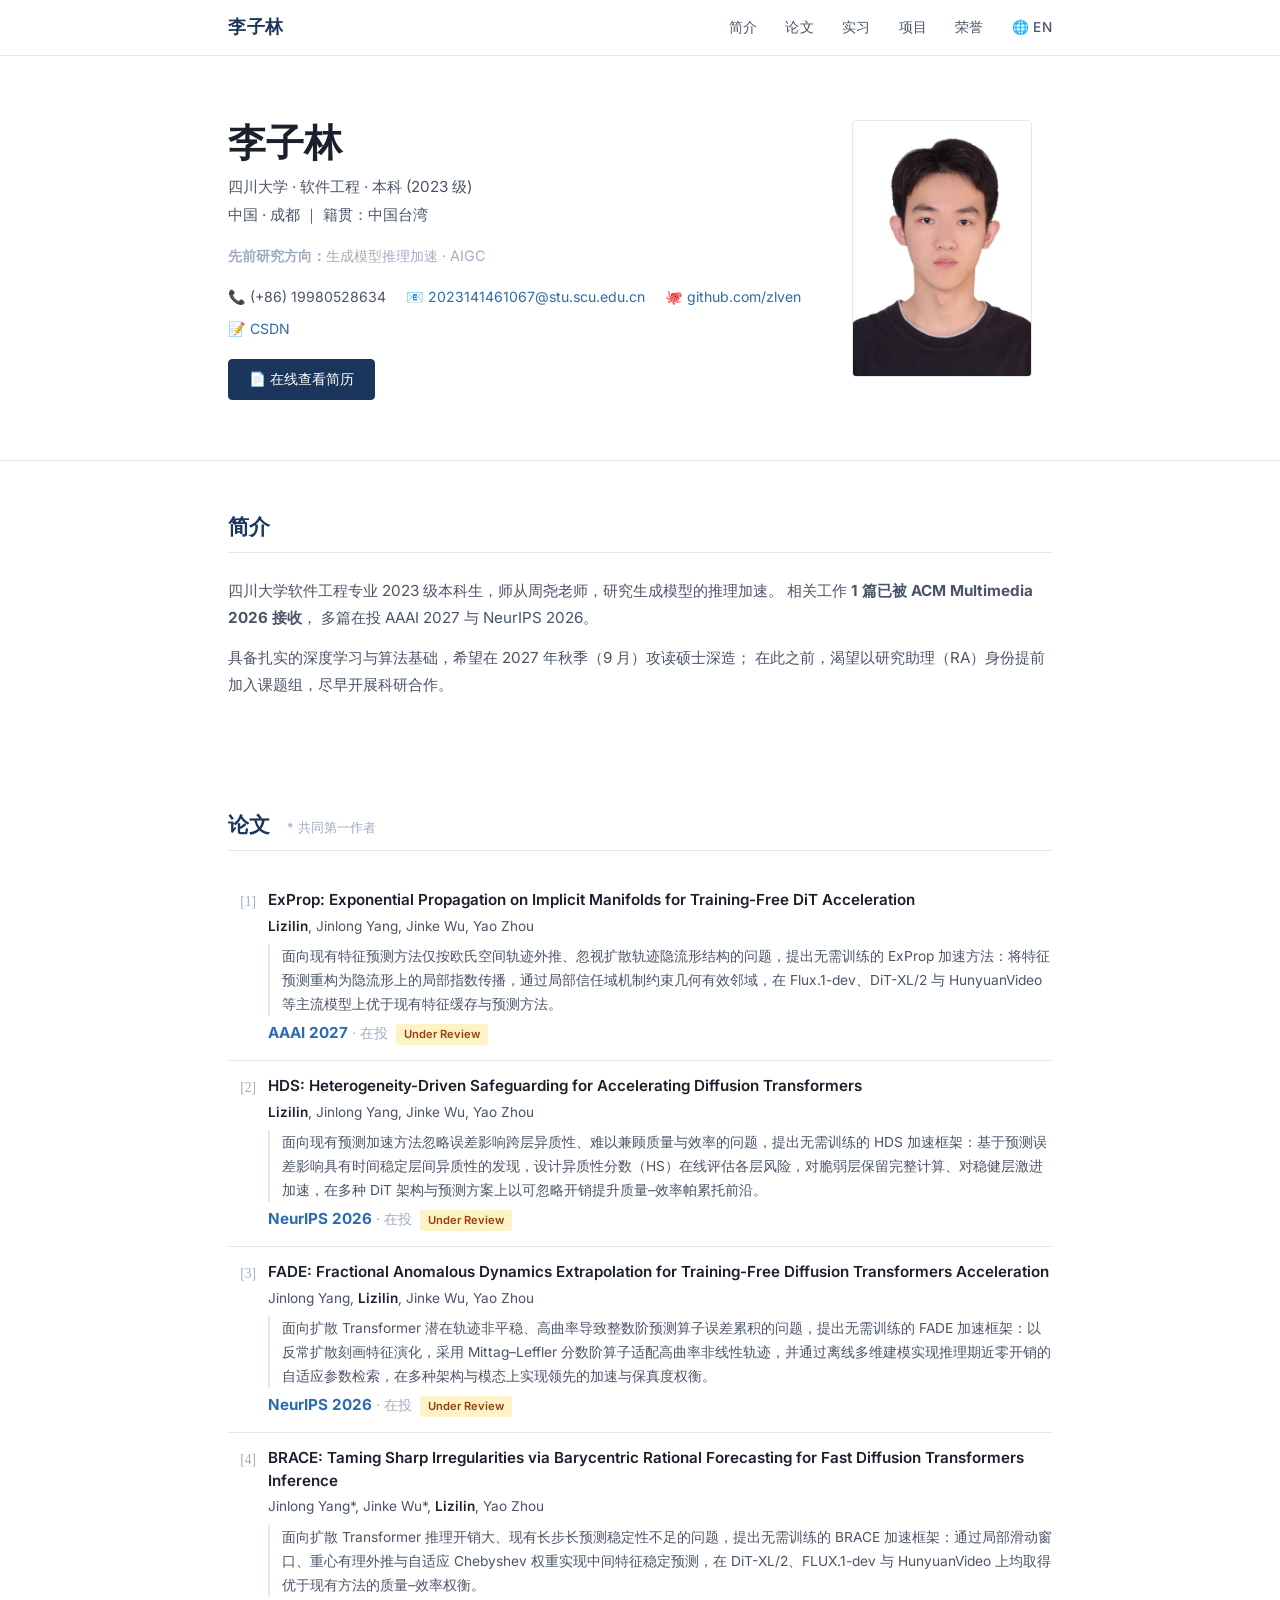
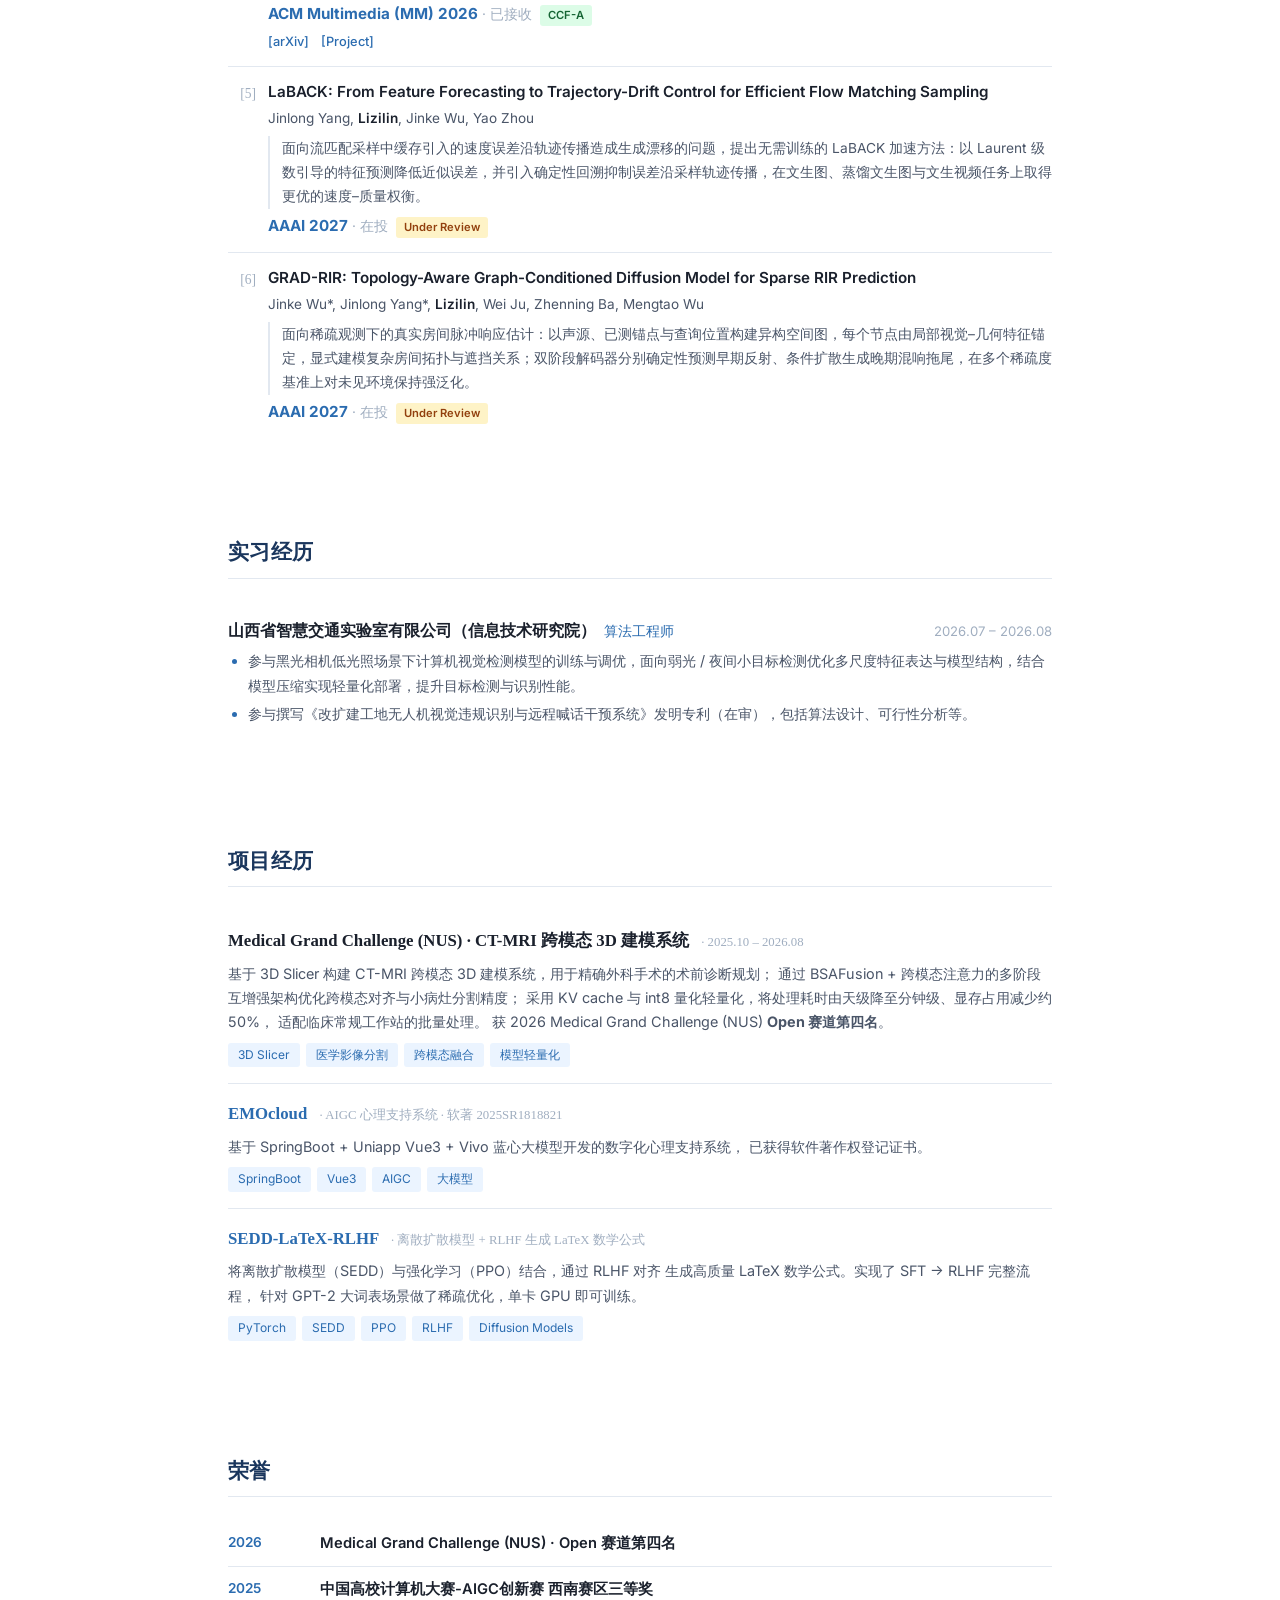
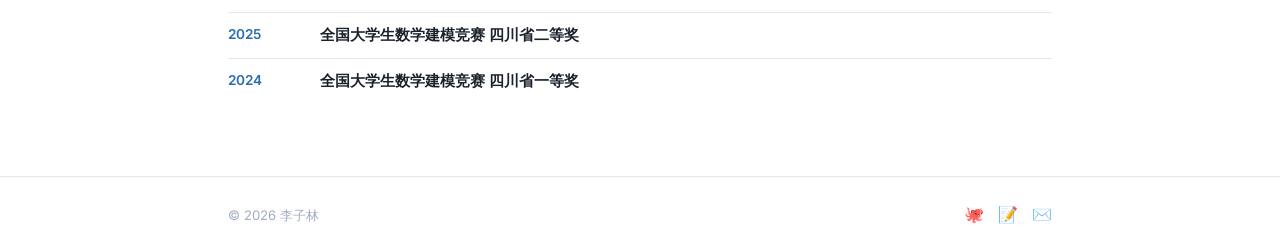
==== index.html @ 4d3a1bf3 "作者标注规则调整：* 表示共同第一作者 - 论文区说明改为「* 共同第一作者 / co-first author」 - 通讯作者（末位 Yao Zhou）不再用 * 标注 - BRACE、GRAD-R" ====
<!DOCTYPE html>
<html lang="zh-CN">
<head>
  <meta charset="UTF-8">
  <meta name="viewport" content="width=device-width, initial-scale=1.0">
  <meta name="description" content="李子林 - 个人学术主页 | 扩散模型 | AIGC">
  <title>李子林 · 学术主页</title>
  <link rel="preconnect" href="https://fonts.googleapis.com">
  <link rel="preconnect" href="https://fonts.gstatic.com" crossorigin>
  <link href="https://fonts.googleapis.com/css2?family=Inter:wght@400;500;600;700;800&display=swap" rel="stylesheet">
  <link rel="stylesheet" href="css/style.css">
</head>
<body>

  <!-- ===== 导航 ===== -->
  <nav class="navbar">
    <div class="container">
      <a href="#" class="nav-logo">李子林</a>
      <div class="nav-links" id="navLinks">
        <a href="#bio">简介</a>
        <a href="#publications">论文</a>
        <a href="#experience">实习</a>
        <a href="#projects">项目</a>
        <a href="#honors">荣誉</a>
        <a href="en.html" title="English">🌐 EN</a>
      </div>
      <button class="nav-toggle" id="navToggle" aria-label="菜单">
        <span></span><span></span><span></span>
      </button>
    </div>
  </nav>

  <!-- ===== Hero ===== -->
  <header class="hero">
    <div class="container">
      <div>
        <h1 class="hero-name">李子林</h1>
        <p class="hero-degree">四川大学 · 软件工程 · 本科 (2023 级)</p>
        <p class="hero-affiliation">中国 · 成都 ｜ 籍贯：中国台湾</p>
        <p class="hero-interests">
          <strong>先前研究方向：</strong>生成模型推理加速 · AIGC
        </p>
        <div class="hero-contact">
          <span>📞 (+86) 19980528634</span>
          <span>📧 <a href="mailto:2023141461067@stu.scu.edu.cn">2023141461067@stu.scu.edu.cn</a></span>
          <span>🐙 <a href="https://github.com/zlven" target="_blank">github.com/zlven</a></span>
          <span>📝 <a href="https://blog.csdn.net/Li_zeven" target="_blank">CSDN</a></span>
        </div>
        <div class="hero-buttons">
          <a href="resume.html" class="btn btn-primary" target="_blank" rel="noopener">📄 在线查看简历</a>
        </div>
      </div>
      <div class="hero-image">
        <img class="hero-avatar" src="assets/myself.jpg" alt="李子林">
      </div>
    </div>
  </header>

  <main class="container">

    <!-- ===== 简介 ===== -->
    <section class="section" id="bio">
      <div class="section-header reveal">
        <h2 class="section-title">简介</h2>
      </div>
      <div class="bio-text reveal">
        <p>
          四川大学软件工程专业 2023 级本科生，师从周尧老师，研究生成模型的推理加速。
          相关工作 <strong>1 篇已被 ACM Multimedia 2026 接收</strong>，
          多篇在投 AAAI 2027 与 NeurIPS 2026。
        </p>
        <p>
          具备扎实的深度学习与算法基础，希望在 2027 年秋季（9 月）攻读硕士深造；
          在此之前，渴望以研究助理（RA）身份提前加入课题组，尽早开展科研合作。
        </p>
      </div>
    </section>

    <!-- ===== 论文 ===== -->
    <section class="section" id="publications">
      <div class="section-header reveal">
        <h2 class="section-title">论文</h2>
        <span class="section-subtitle">* 共同第一作者</span>
      </div>

      <div class="pub-list">

        <div class="pub-item reveal">
          <span class="pub-number">[1]</span>
          <div class="pub-content">
            <h4>ExProp: Exponential Propagation on Implicit Manifolds for Training-Free DiT Acceleration</h4>
            <p class="pub-authors"><strong>Lizilin</strong>, Jinlong Yang, Jinke Wu, Yao Zhou</p>
            <p class="pub-summary">面向现有特征预测方法仅按欧氏空间轨迹外推、忽视扩散轨迹隐流形结构的问题，提出无需训练的 ExProp 加速方法：将特征预测重构为隐流形上的局部指数传播，通过局部信任域机制约束几何有效邻域，在 Flux.1-dev、DiT-XL/2 与 HunyuanVideo 等主流模型上优于现有特征缓存与预测方法。</p>
            <p class="pub-venue"><em>AAAI 2027</em> · 在投 <span class="pub-badge" style="background: #fef3c7; color: #92400e;">Under Review</span></p>
          </div>
        </div>

        <div class="pub-item reveal">
          <span class="pub-number">[2]</span>
          <div class="pub-content">
            <h4>HDS: Heterogeneity-Driven Safeguarding for Accelerating Diffusion Transformers</h4>
            <p class="pub-authors"><strong>Lizilin</strong>, Jinlong Yang, Jinke Wu, Yao Zhou</p>
            <p class="pub-summary">面向现有预测加速方法忽略误差影响跨层异质性、难以兼顾质量与效率的问题，提出无需训练的 HDS 加速框架：基于预测误差影响具有时间稳定层间异质性的发现，设计异质性分数（HS）在线评估各层风险，对脆弱层保留完整计算、对稳健层激进加速，在多种 DiT 架构与预测方案上以可忽略开销提升质量–效率帕累托前沿。</p>
            <p class="pub-venue"><em>NeurIPS 2026</em> · 在投 <span class="pub-badge" style="background: #fef3c7; color: #92400e;">Under Review</span></p>
          </div>
        </div>

        <div class="pub-item reveal">
          <span class="pub-number">[3]</span>
          <div class="pub-content">
            <h4>FADE: Fractional Anomalous Dynamics Extrapolation for Training-Free Diffusion Transformers Acceleration</h4>
            <p class="pub-authors">Jinlong Yang, <strong>Lizilin</strong>, Jinke Wu, Yao Zhou</p>
            <p class="pub-summary">面向扩散 Transformer 潜在轨迹非平稳、高曲率导致整数阶预测算子误差累积的问题，提出无需训练的 FADE 加速框架：以反常扩散刻画特征演化，采用 Mittag–Leffler 分数阶算子适配高曲率非线性轨迹，并通过离线多维建模实现推理期近零开销的自适应参数检索，在多种架构与模态上实现领先的加速与保真度权衡。</p>
            <p class="pub-venue"><em>NeurIPS 2026</em> · 在投 <span class="pub-badge" style="background: #fef3c7; color: #92400e;">Under Review</span></p>
          </div>
        </div>

        <div class="pub-item reveal">
          <span class="pub-number">[4]</span>
          <div class="pub-content">
            <h4>BRACE: Taming Sharp Irregularities via Barycentric Rational Forecasting for Fast Diffusion Transformers Inference</h4>
            <p class="pub-authors">Jinlong Yang*, Jinke Wu*, <strong>Lizilin</strong>, Yao Zhou</p>
            <p class="pub-summary">面向扩散 Transformer 推理开销大、现有长步长预测稳定性不足的问题，提出无需训练的 BRACE 加速框架：通过局部滑动窗口、重心有理外推与自适应 Chebyshev 权重实现中间特征稳定预测，在 DiT-XL/2、FLUX.1-dev 与 HunyuanVideo 上均取得优于现有方法的质量–效率权衡。</p>
            <p class="pub-venue"><em>ACM Multimedia (MM) 2026</em> · 已接收 <span class="pub-badge ok">CCF-A</span></p>
            <div class="pub-links">
              <a href="https://arxiv.org/abs/2608.07572" target="_blank">[arXiv]</a>
              <a href="https://youngkinlon.github.io/BRACE-Taming-Sharp-Irregularities-via-Barycentric-Rational-Forecasting-for-Fast-DiT-Inference/" target="_blank">[Project]</a>
            </div>
          </div>
        </div>

        <div class="pub-item reveal">
          <span class="pub-number">[5]</span>
          <div class="pub-content">
            <h4>LaBACK: From Feature Forecasting to Trajectory-Drift Control for Efficient Flow Matching Sampling</h4>
            <p class="pub-authors">Jinlong Yang, <strong>Lizilin</strong>, Jinke Wu, Yao Zhou</p>
            <p class="pub-summary">面向流匹配采样中缓存引入的速度误差沿轨迹传播造成生成漂移的问题，提出无需训练的 LaBACK 加速方法：以 Laurent 级数引导的特征预测降低近似误差，并引入确定性回溯抑制误差沿采样轨迹传播，在文生图、蒸馏文生图与文生视频任务上取得更优的速度–质量权衡。</p>
            <p class="pub-venue"><em>AAAI 2027</em> · 在投 <span class="pub-badge" style="background: #fef3c7; color: #92400e;">Under Review</span></p>
          </div>
        </div>

        <div class="pub-item reveal">
          <span class="pub-number">[6]</span>
          <div class="pub-content">
            <h4>GRAD-RIR: Topology-Aware Graph-Conditioned Diffusion Model for Sparse RIR Prediction</h4>
            <p class="pub-authors">Jinke Wu*, Jinlong Yang*, <strong>Lizilin</strong>, Wei Ju, Zhenning Ba, Mengtao Wu</p>
            <p class="pub-summary">面向稀疏观测下的真实房间脉冲响应估计：以声源、已测锚点与查询位置构建异构空间图，每个节点由局部视觉–几何特征锚定，显式建模复杂房间拓扑与遮挡关系；双阶段解码器分别确定性预测早期反射、条件扩散生成晚期混响拖尾，在多个稀疏度基准上对未见环境保持强泛化。</p>
            <p class="pub-venue"><em>AAAI 2027</em> · 在投 <span class="pub-badge" style="background: #fef3c7; color: #92400e;">Under Review</span></p>
          </div>
        </div>

      </div>
    </section>

    <!-- ===== 实习经历 ===== -->
    <section class="section" id="experience">
      <div class="section-header reveal">
        <h2 class="section-title">实习经历</h2>
      </div>

      <div class="exp-item reveal">
        <div class="exp-head">
          <h3>山西省智慧交通实验室有限公司（信息技术研究院）<span class="exp-role">算法工程师</span></h3>
          <span class="exp-time">2026.07 – 2026.08</span>
        </div>
        <ul class="exp-desc">
          <li>参与黑光相机低光照场景下计算机视觉检测模型的训练与调优，面向弱光 / 夜间小目标检测优化多尺度特征表达与模型结构，结合模型压缩实现轻量化部署，提升目标检测与识别性能。</li>
          <li>参与撰写《改扩建工地无人机视觉违规识别与远程喊话干预系统》发明专利（在审），包括算法设计、可行性分析等。</li>
        </ul>
      </div>
    </section>

    <!-- ===== 项目 ===== -->
    <section class="section" id="projects">
      <div class="section-header reveal">
        <h2 class="section-title">项目经历</h2>
      </div>

      <div class="research-item reveal">
        <h3>
          Medical Grand Challenge (NUS) · CT-MRI 跨模态 3D 建模系统
          <span style="font-size: 0.8rem; font-weight: 400; color: var(--text-muted); margin-left: 8px;">
            · 2025.10 – 2026.08
          </span>
        </h3>
        <p class="research-desc">
          基于 3D Slicer 构建 CT-MRI 跨模态 3D 建模系统，用于精确外科手术的术前诊断规划；
          通过 BSAFusion + 跨模态注意力的多阶段互增强架构优化跨模态对齐与小病灶分割精度；
          采用 KV cache 与 int8 量化轻量化，将处理耗时由天级降至分钟级、显存占用减少约 50%，
          适配临床常规工作站的批量处理。
          获 2026 Medical Grand Challenge (NUS) <strong>Open 赛道第四名</strong>。
        </p>
        <div class="research-tags">
          <span class="research-tag">3D Slicer</span>
          <span class="research-tag">医学影像分割</span>
          <span class="research-tag">跨模态融合</span>
          <span class="research-tag">模型轻量化</span>
        </div>
      </div>

      <div class="research-item reveal">
        <h3>
          <a href="https://github.com/zlven/EmotionCloud" target="_blank">EMOcloud</a>
          <span style="font-size: 0.8rem; font-weight: 400; color: var(--text-muted); margin-left: 8px;">
            · AIGC 心理支持系统 · 软著 2025SR1818821
          </span>
        </h3>
        <p class="research-desc">
          基于 SpringBoot + Uniapp Vue3 + Vivo 蓝心大模型开发的数字化心理支持系统，
          已获得软件著作权登记证书。
        </p>
        <div class="research-tags">
          <span class="research-tag">SpringBoot</span>
          <span class="research-tag">Vue3</span>
          <span class="research-tag">AIGC</span>
          <span class="research-tag">大模型</span>
        </div>
      </div>

      <div class="research-item reveal">
        <h3>
          <a href="https://github.com/zlven/SEDD-LaTeX-RLHF" target="_blank">SEDD-LaTeX-RLHF</a>
          <span style="font-size: 0.8rem; font-weight: 400; color: var(--text-muted); margin-left: 8px;">
            · 离散扩散模型 + RLHF 生成 LaTeX 数学公式
          </span>
        </h3>
        <p class="research-desc">
          将离散扩散模型（SEDD）与强化学习（PPO）结合，通过 RLHF 对齐
          生成高质量 LaTeX 数学公式。实现了 SFT → RLHF 完整流程，
          针对 GPT-2 大词表场景做了稀疏优化，单卡 GPU 即可训练。
        </p>
        <div class="research-tags">
          <span class="research-tag">PyTorch</span>
          <span class="research-tag">SEDD</span>
          <span class="research-tag">PPO</span>
          <span class="research-tag">RLHF</span>
          <span class="research-tag">Diffusion Models</span>
        </div>
      </div>

    </section>

    <!-- ===== 荣誉 ===== -->
    <section class="section" id="honors">
      <div class="section-header reveal">
        <h2 class="section-title">荣誉</h2>
      </div>

      <div class="honors-list">
        <div class="honor-item reveal">
          <span class="honor-year">2026</span>
          <div class="honor-info">
            <h4>Medical Grand Challenge (NUS) · Open 赛道第四名</h4>
          </div>
        </div>
        <div class="honor-item reveal">
          <span class="honor-year">2025</span>
          <div class="honor-info">
            <h4>中国高校计算机大赛-AIGC创新赛 西南赛区三等奖</h4>
          </div>
        </div>
        <div class="honor-item reveal">
          <span class="honor-year">2025</span>
          <div class="honor-info">
            <h4>全国大学生数学建模竞赛 四川省二等奖</h4>
          </div>
        </div>
        <div class="honor-item reveal">
          <span class="honor-year">2024</span>
          <div class="honor-info">
            <h4>全国大学生数学建模竞赛 四川省一等奖</h4>
          </div>
        </div>
      </div>
    </section>

  </main>

  <footer class="footer">
    <div class="container">
      <p class="footer-text">© <span id="currentYear"></span> 李子林</p>
      <div class="footer-links">
        <a href="https://github.com/zlven" target="_blank" title="GitHub">🐙</a>
        <a href="https://blog.csdn.net/Li_zeven" target="_blank" title="CSDN">📝</a>
        <a href="mailto:2023141461067@stu.scu.edu.cn" title="Email">✉️</a>
      </div>
    </div>
  </footer>

  <script src="js/main.js"></script>
</body>
</html>
---- css/style.css ----
/* ============================================
   学术个人主页 - Academic Homepage Style
   ============================================ */

:root {
  --primary: #1a365d;
  --primary-light: #ebf4ff;
  --accent: #2b6cb0;
  --text-primary: #1a202c;
  --text-secondary: #4a5568;
  --text-muted: #a0aec0;
  --bg: #ffffff;
  --bg-alt: #f7fafc;
  --border: #e2e8f0;
  --shadow: 0 1px 2px rgba(0,0,0,0.04);
  --font-sans: 'Inter', -apple-system, BlinkMacSystemFont, 'Segoe UI', Roboto, sans-serif;
  --font-serif: Georgia, 'Times New Roman', Times, serif;
  --max-w: 880px;
  --nav-h: 56px;
  --transition: 0.2s ease;
}

@media (prefers-color-scheme: dark) {
  :root {
    --primary: #90cdf4;
    --primary-light: #1a365d;
    --accent: #63b3ed;
    --text-primary: #e2e8f0;
    --text-secondary: #a0aec0;
    --text-muted: #718096;
    --bg: #1a202c;
    --bg-alt: #2d3748;
    --border: #4a5568;
  }
}

* { margin: 0; padding: 0; box-sizing: border-box; }
html { scroll-behavior: smooth; scroll-padding-top: var(--nav-h); }
body {
  font-family: var(--font-sans);
  color: var(--text-primary);
  background: var(--bg);
  line-height: 1.7;
  -webkit-font-smoothing: antialiased;
}

a { color: var(--accent); text-decoration: none; transition: color var(--transition); }
a:hover { color: var(--primary); text-decoration: underline; }

.container { max-width: var(--max-w); margin: 0 auto; padding: 0 28px; }

/* --- 导航 --- */
.navbar {
  position: fixed;
  top: 0; left: 0; right: 0;
  height: var(--nav-h);
  background: rgba(255,255,255,0.92);
  backdrop-filter: blur(8px);
  border-bottom: 1px solid var(--border);
  z-index: 100;
}
@media (prefers-color-scheme: dark) {
  .navbar { background: rgba(26,32,44,0.92); }
}
.navbar .container {
  display: flex;
  align-items: center;
  justify-content: space-between;
  height: 100%;
}
.nav-logo {
  font-family: var(--font-serif);
  font-size: 1.15rem;
  font-weight: 700;
  color: var(--primary);
  letter-spacing: 0.5px;
}
.nav-links { display: flex; gap: 28px; }
.nav-links a {
  font-size: 0.85rem;
  font-weight: 500;
  color: var(--text-secondary);
  letter-spacing: 0.3px;
}
.nav-links a:hover { color: var(--primary); text-decoration: none; }

.nav-toggle {
  display: none;
  flex-direction: column; gap: 5px;
  cursor: pointer; background: none; border: none; padding: 4px;
}
.nav-toggle span {
  display: block; width: 22px; height: 2px;
  background: var(--text-primary); border-radius: 2px;
  transition: all var(--transition);
}
.nav-toggle.active span:nth-child(1) { transform: rotate(45deg) translate(5px,5px); }
.nav-toggle.active span:nth-child(2) { opacity: 0; }
.nav-toggle.active span:nth-child(3) { transform: rotate(-45deg) translate(5px,-5px); }

/* --- Hero / 个人信息 (学术风格) --- */
.hero {
  padding: 120px 0 60px;
  border-bottom: 1px solid var(--border);
}

.hero .container {
  display: grid;
  grid-template-columns: 1fr 200px;
  gap: 50px;
  align-items: start;
}

.hero-name {
  font-family: var(--font-serif);
  font-size: 2.4rem;
  font-weight: 700;
  color: var(--text-primary);
  line-height: 1.2;
  margin-bottom: 8px;
}

.hero-degree {
  font-size: 0.95rem;
  color: var(--text-secondary);
  margin-bottom: 2px;
}

.hero-affiliation {
  font-size: 0.95rem;
  color: var(--text-secondary);
  margin-bottom: 16px;
}

.hero-interests {
  font-size: 0.9rem;
  color: var(--text-muted);
  margin-bottom: 18px;
  line-height: 1.6;
}

.hero-contact {
  display: flex;
  flex-wrap: wrap;
  gap: 8px 20px;
  font-size: 0.88rem;
  color: var(--text-secondary);
}
.hero-contact a { color: var(--accent); }
.hero-contact a:hover { text-decoration: underline; }

.hero-buttons { margin-top: 18px; display: flex; gap: 10px; flex-wrap: wrap; }

.btn {
  display: inline-flex;
  align-items: center;
  gap: 6px;
  padding: 8px 20px;
  font-size: 0.85rem;
  font-weight: 500;
  border-radius: 4px;
  border: 1px solid var(--border);
  cursor: pointer;
  transition: all var(--transition);
  text-decoration: none;
  background: var(--bg);
  color: var(--text-primary);
}
.btn:hover {
  border-color: var(--accent);
  color: var(--accent);
  text-decoration: none;
}
.btn-primary {
  background: var(--primary);
  color: #fff;
  border-color: var(--primary);
}
.btn-primary:hover {
  background: var(--accent);
  border-color: var(--accent);
  color: #fff;
}

.hero-avatar {
  width: 180px;
  aspect-ratio: 800 / 1142; /* 匹配 myself.jpg，避免裁切 */
  height: auto;
  border-radius: 4px;
  object-fit: cover;
  border: 1px solid var(--border);
}

.hero-avatar[alt] {
  background: var(--primary-light);
}

/* --- Section (学术文档风格) --- */
.section { padding: 48px 0; }

.section-header {
  display: flex;
  align-items: baseline;
  gap: 16px;
  margin-bottom: 24px;
  padding-bottom: 8px;
  border-bottom: 1px solid var(--border);
}

.section-title {
  font-family: var(--font-serif);
  font-size: 1.3rem;
  font-weight: 700;
  color: var(--primary);
  letter-spacing: 0.3px;
}

.section-subtitle {
  font-size: 0.82rem;
  color: var(--text-muted);
}

/* --- Bio --- */
.bio-text {
  font-size: 0.95rem;
  color: var(--text-secondary);
  line-height: 1.8;
}

.bio-text p { margin-bottom: 12px; }

/* --- 论文列表 (正式引用格式) --- */
.pub-list { display: flex; flex-direction: column; gap: 0; counter-reset: pub-counter; }

.pub-item {
  display: flex;
  gap: 12px;
  padding: 14px 0;
  align-items: flex-start;
  border-bottom: 1px solid var(--border);
}
.pub-item:last-child { border-bottom: none; }

.pub-number {
  font-family: var(--font-serif);
  font-size: 0.85rem;
  color: var(--text-muted);
  min-width: 28px;
  text-align: right;
  padding-top: 1px;
  flex-shrink: 0;
}

.pub-content h4 {
  font-size: 0.95rem;
  font-weight: 600;
  color: var(--text-primary);
  margin-bottom: 3px;
  line-height: 1.5;
}

.pub-authors {
  font-size: 0.85rem;
  color: var(--text-secondary);
  margin-bottom: 2px;
}
.pub-authors strong { font-weight: 600; color: var(--text-primary); }

.pub-venue {
  font-size: 0.85rem;
  color: var(--text-muted);
}

.pub-badge {
  display: inline-block;
  font-size: 0.7rem;
  font-weight: 600;
  background: var(--primary-light);
  color: var(--primary);
  padding: 1px 8px;
  border-radius: 3px;
  margin-left: 4px;
}
.pub-badge.ok {
  background: #dcfce7;
  color: #166534;
}

/* 会议名突出显示 */
.pub-venue em {
  font-style: normal;
  font-weight: 700;
  font-size: 0.95rem;
  color: var(--accent);
}

/* 论文摘要 */
.pub-summary {
  margin: 6px 0 4px;
  padding-left: 12px;
  border-left: 2px solid var(--border);
  font-size: 0.86rem;
  color: var(--text-secondary);
  line-height: 1.75;
}

.pub-links { margin-top: 4px; display: flex; gap: 12px; }
.pub-links a {
  font-size: 0.8rem;
  font-weight: 500;
}
.pub-links a:hover { text-decoration: underline; }

/* --- 研究项目 --- */
.research-item {
  padding: 16px 0;
  border-bottom: 1px solid var(--border);
}
.research-item:last-child { border-bottom: none; }

.research-item h3 {
  font-family: var(--font-serif);
  font-size: 1.05rem;
  font-weight: 600;
  color: var(--text-primary);
  margin-bottom: 6px;
}

.research-desc {
  font-size: 0.9rem;
  color: var(--text-secondary);
  line-height: 1.7;
  margin-bottom: 8px;
}

.research-tags { display: flex; flex-wrap: wrap; gap: 6px; }
.research-tag {
  font-size: 0.75rem;
  color: var(--accent);
  background: var(--primary-light);
  padding: 2px 10px;
  border-radius: 3px;
}

/* --- 荣誉 --- */
.honors-list { display: flex; flex-direction: column; gap: 0; }
.honor-item {
  display: flex;
  gap: 12px;
  padding: 10px 0;
  border-bottom: 1px solid var(--border);
  align-items: flex-start;
}
.honor-item:last-child { border-bottom: none; }
.honor-year {
  font-size: 0.85rem;
  font-weight: 600;
  color: var(--accent);
  min-width: 80px;
  flex-shrink: 0;
}
.honor-info h4 {
  font-size: 0.92rem;
  font-weight: 600;
  color: var(--text-primary);
}
.honor-info .honor-org {
  font-size: 0.85rem;
  color: var(--text-muted);
}

/* --- 实习经历 --- */
.exp-item {
  padding: 16px 0;
  border-bottom: 1px solid var(--border);
}
.exp-item:last-child { border-bottom: none; }

.exp-head {
  display: flex;
  flex-wrap: wrap;
  justify-content: space-between;
  align-items: baseline;
  gap: 4px 14px;
  margin-bottom: 6px;
}
.exp-head h3 {
  font-family: var(--font-serif);
  font-size: 1.02rem;
  font-weight: 600;
  color: var(--text-primary);
  line-height: 1.5;
}
.exp-role {
  font-size: 0.88rem;
  font-weight: 500;
  color: var(--accent);
  margin-left: 8px;
  white-space: nowrap;
}
.exp-time {
  font-size: 0.82rem;
  color: var(--text-muted);
  white-space: nowrap;
}
.exp-desc {
  list-style: disc;
  padding-left: 20px;
}
.exp-desc li {
  font-size: 0.9rem;
  color: var(--text-secondary);
  line-height: 1.7;
  margin-bottom: 4px;
}
.exp-desc li::marker { color: var(--accent); }

/* --- Footer --- */
.footer {
  border-top: 1px solid var(--border);
  padding: 24px 0;
  margin-top: 24px;
}
.footer .container {
  display: flex;
  justify-content: space-between;
  align-items: center;
}
.footer-text { font-size: 0.82rem; color: var(--text-muted); }
.footer-links { display: flex; gap: 14px; }
.footer-links a { font-size: 1rem; color: var(--text-muted); transition: all var(--transition); }
.footer-links a:hover { color: var(--primary); transform: translateY(-1px); text-decoration: none; }

/* --- 动画 --- */
.reveal {
  opacity: 0;
  transform: translateY(16px);
  transition: all 0.5s ease;
}
.reveal.visible { opacity: 1; transform: translateY(0); }

/* --- 响应式 --- */
@media (max-width: 768px) {
  .hero .container {
    grid-template-columns: 1fr;
    gap: 24px;
  }
  .hero-image { order: -1; }
  .hero-avatar { width: 120px; height: auto; font-size: 2rem; }
  .hero-name { font-size: 1.8rem; }

  .nav-links {
    position: fixed;
    top: var(--nav-h); left: 0; right: 0;
    background: rgba(255,255,255,0.98);
    backdrop-filter: blur(10px);
    flex-direction: column;
    padding: 20px 28px;
    gap: 12px;
    border-bottom: 1px solid var(--border);
    transform: translateY(-100%);
    opacity: 0;
    pointer-events: none;
    transition: all var(--transition);
  }
  @media (prefers-color-scheme: dark) {
    .nav-links { background: rgba(26,32,44,0.98); }
  }
  .nav-links.active { transform: translateY(0); opacity: 1; pointer-events: all; }
  .nav-toggle { display: flex; }

  .section { padding: 32px 0; }
  .honor-item { flex-direction: column; gap: 4px; }
  .pub-number { display: none; }
}

@media (max-width: 480px) {
  .container { padding: 0 18px; }
  .hero-name { font-size: 1.5rem; }
  .hero-buttons { flex-direction: column; }
  .btn { width: 100%; justify-content: center; }
}
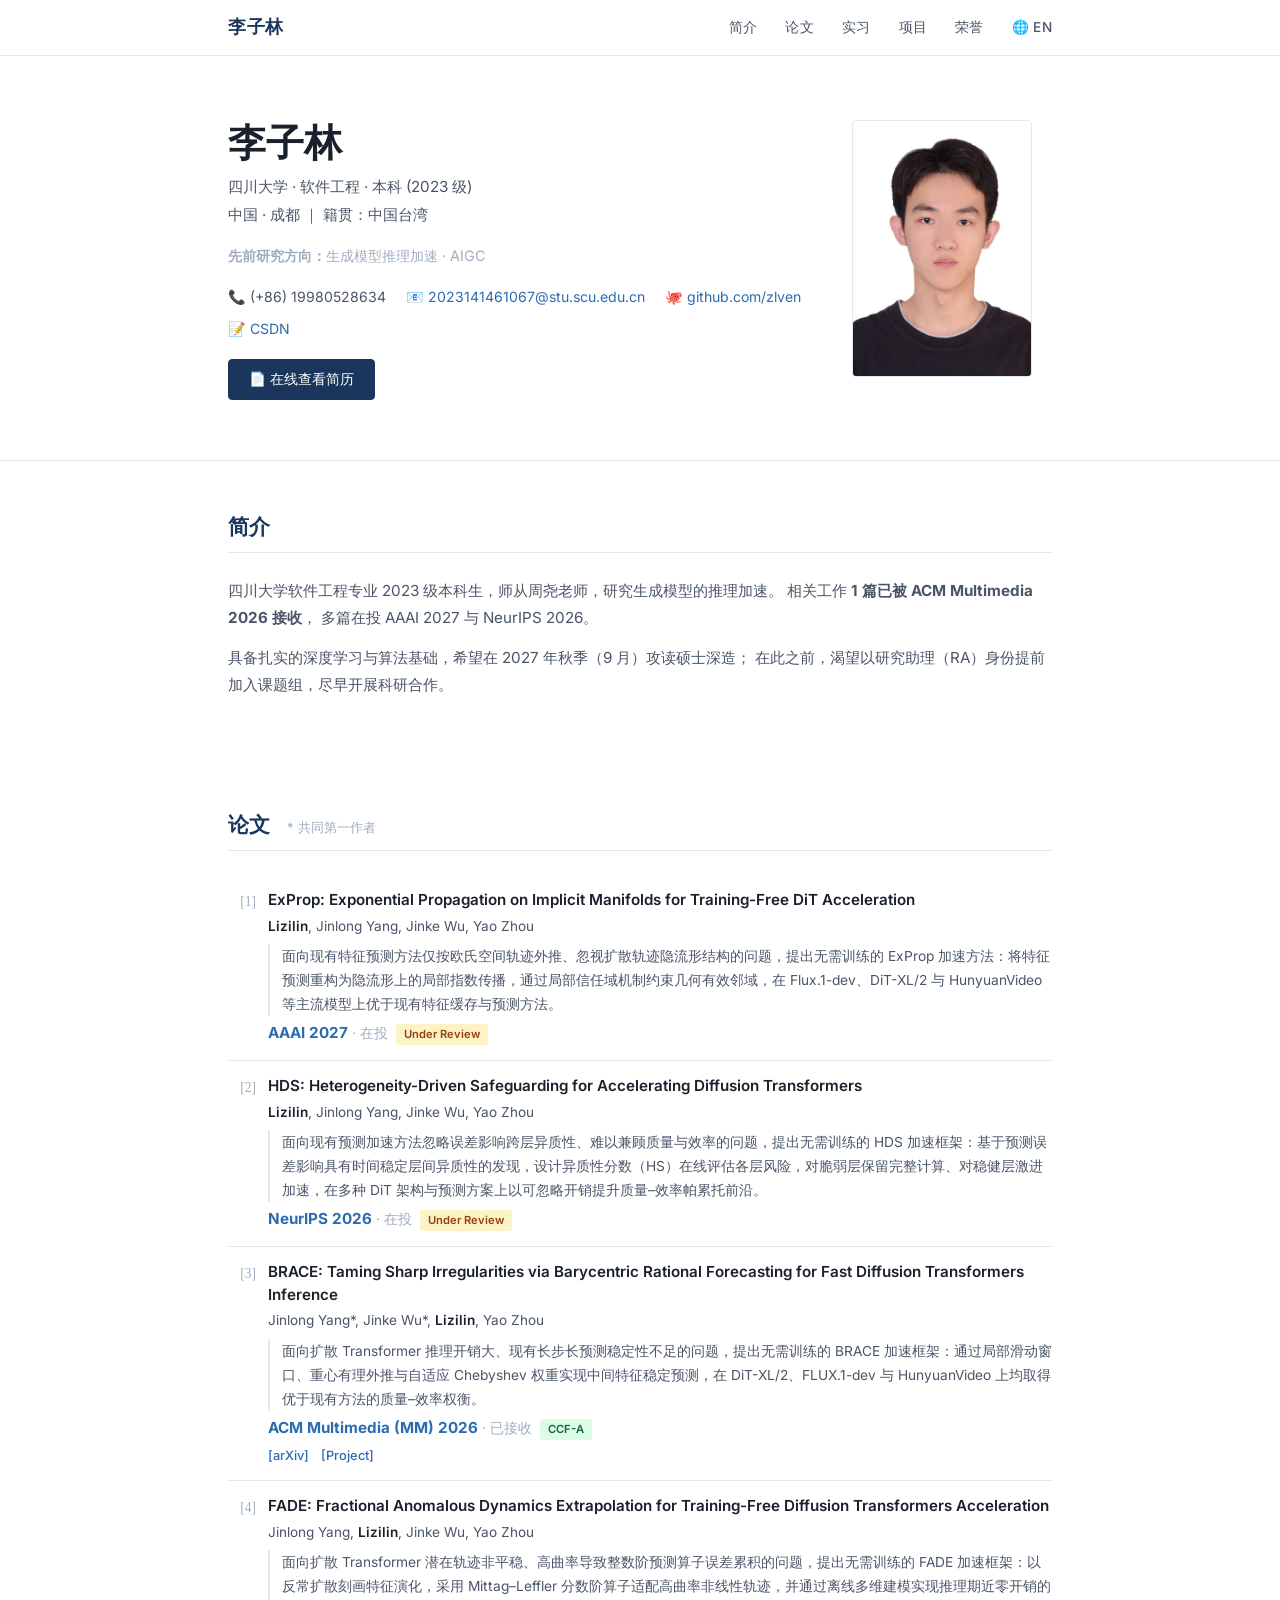
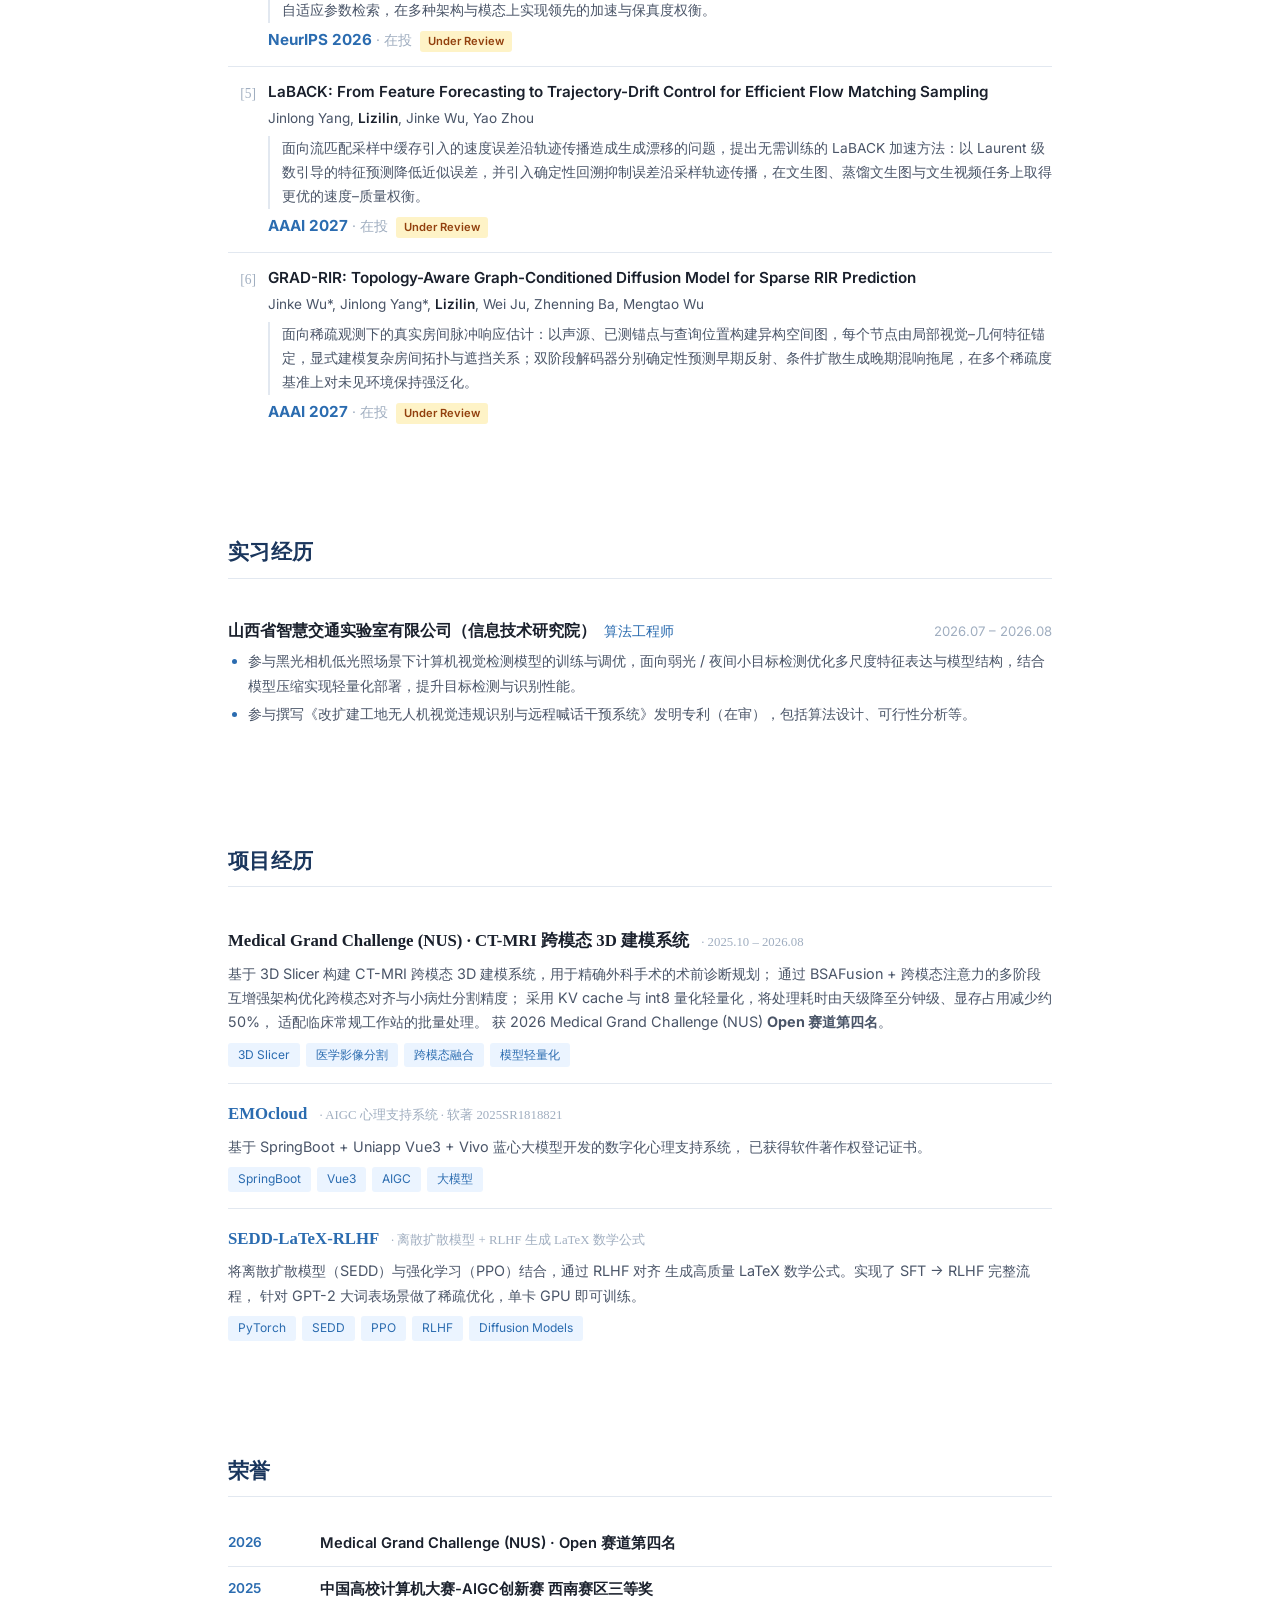
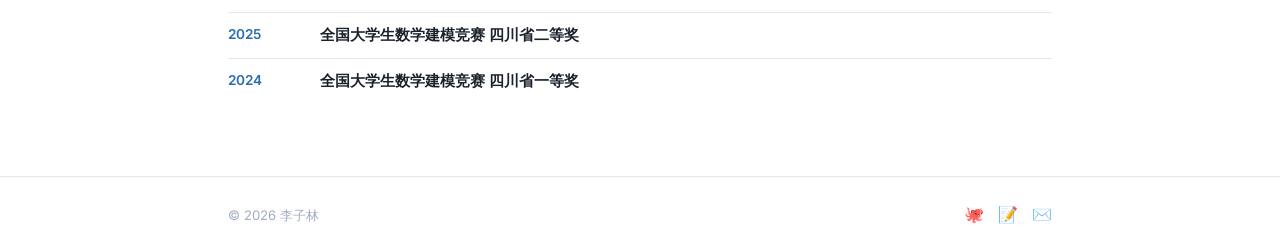
==== commit 8ef8ba58: "论文顺序统一为 ExProp/HDS/BRACE/FADE/LaBACK/GRAD-RIR - index/en 顺序同步，BRACE(已接收)提前至第 3 - 规整 index.html 的缩进与多" ====
--- a/index.html
+++ b/index.html
@@ -104,19 +104,8 @@
             <p class="pub-venue"><em>NeurIPS 2026</em> · 在投 <span class="pub-badge" style="background: #fef3c7; color: #92400e;">Under Review</span></p>
           </div>
         </div>
-
         <div class="pub-item reveal">
           <span class="pub-number">[3]</span>
-          <div class="pub-content">
-            <h4>FADE: Fractional Anomalous Dynamics Extrapolation for Training-Free Diffusion Transformers Acceleration</h4>
-            <p class="pub-authors">Jinlong Yang, <strong>Lizilin</strong>, Jinke Wu, Yao Zhou</p>
-            <p class="pub-summary">面向扩散 Transformer 潜在轨迹非平稳、高曲率导致整数阶预测算子误差累积的问题，提出无需训练的 FADE 加速框架：以反常扩散刻画特征演化，采用 Mittag–Leffler 分数阶算子适配高曲率非线性轨迹，并通过离线多维建模实现推理期近零开销的自适应参数检索，在多种架构与模态上实现领先的加速与保真度权衡。</p>
-            <p class="pub-venue"><em>NeurIPS 2026</em> · 在投 <span class="pub-badge" style="background: #fef3c7; color: #92400e;">Under Review</span></p>
-          </div>
-        </div>
-
-        <div class="pub-item reveal">
-          <span class="pub-number">[4]</span>
           <div class="pub-content">
             <h4>BRACE: Taming Sharp Irregularities via Barycentric Rational Forecasting for Fast Diffusion Transformers Inference</h4>
             <p class="pub-authors">Jinlong Yang*, Jinke Wu*, <strong>Lizilin</strong>, Yao Zhou</p>
@@ -126,6 +115,16 @@
               <a href="https://arxiv.org/abs/2608.07572" target="_blank">[arXiv]</a>
               <a href="https://youngkinlon.github.io/BRACE-Taming-Sharp-Irregularities-via-Barycentric-Rational-Forecasting-for-Fast-DiT-Inference/" target="_blank">[Project]</a>
             </div>
+          </div>
+        </div>
+
+        <div class="pub-item reveal">
+          <span class="pub-number">[4]</span>
+          <div class="pub-content">
+            <h4>FADE: Fractional Anomalous Dynamics Extrapolation for Training-Free Diffusion Transformers Acceleration</h4>
+            <p class="pub-authors">Jinlong Yang, <strong>Lizilin</strong>, Jinke Wu, Yao Zhou</p>
+            <p class="pub-summary">面向扩散 Transformer 潜在轨迹非平稳、高曲率导致整数阶预测算子误差累积的问题，提出无需训练的 FADE 加速框架：以反常扩散刻画特征演化，采用 Mittag–Leffler 分数阶算子适配高曲率非线性轨迹，并通过离线多维建模实现推理期近零开销的自适应参数检索，在多种架构与模态上实现领先的加速与保真度权衡。</p>
+            <p class="pub-venue"><em>NeurIPS 2026</em> · 在投 <span class="pub-badge" style="background: #fef3c7; color: #92400e;">Under Review</span></p>
           </div>
         </div>
 
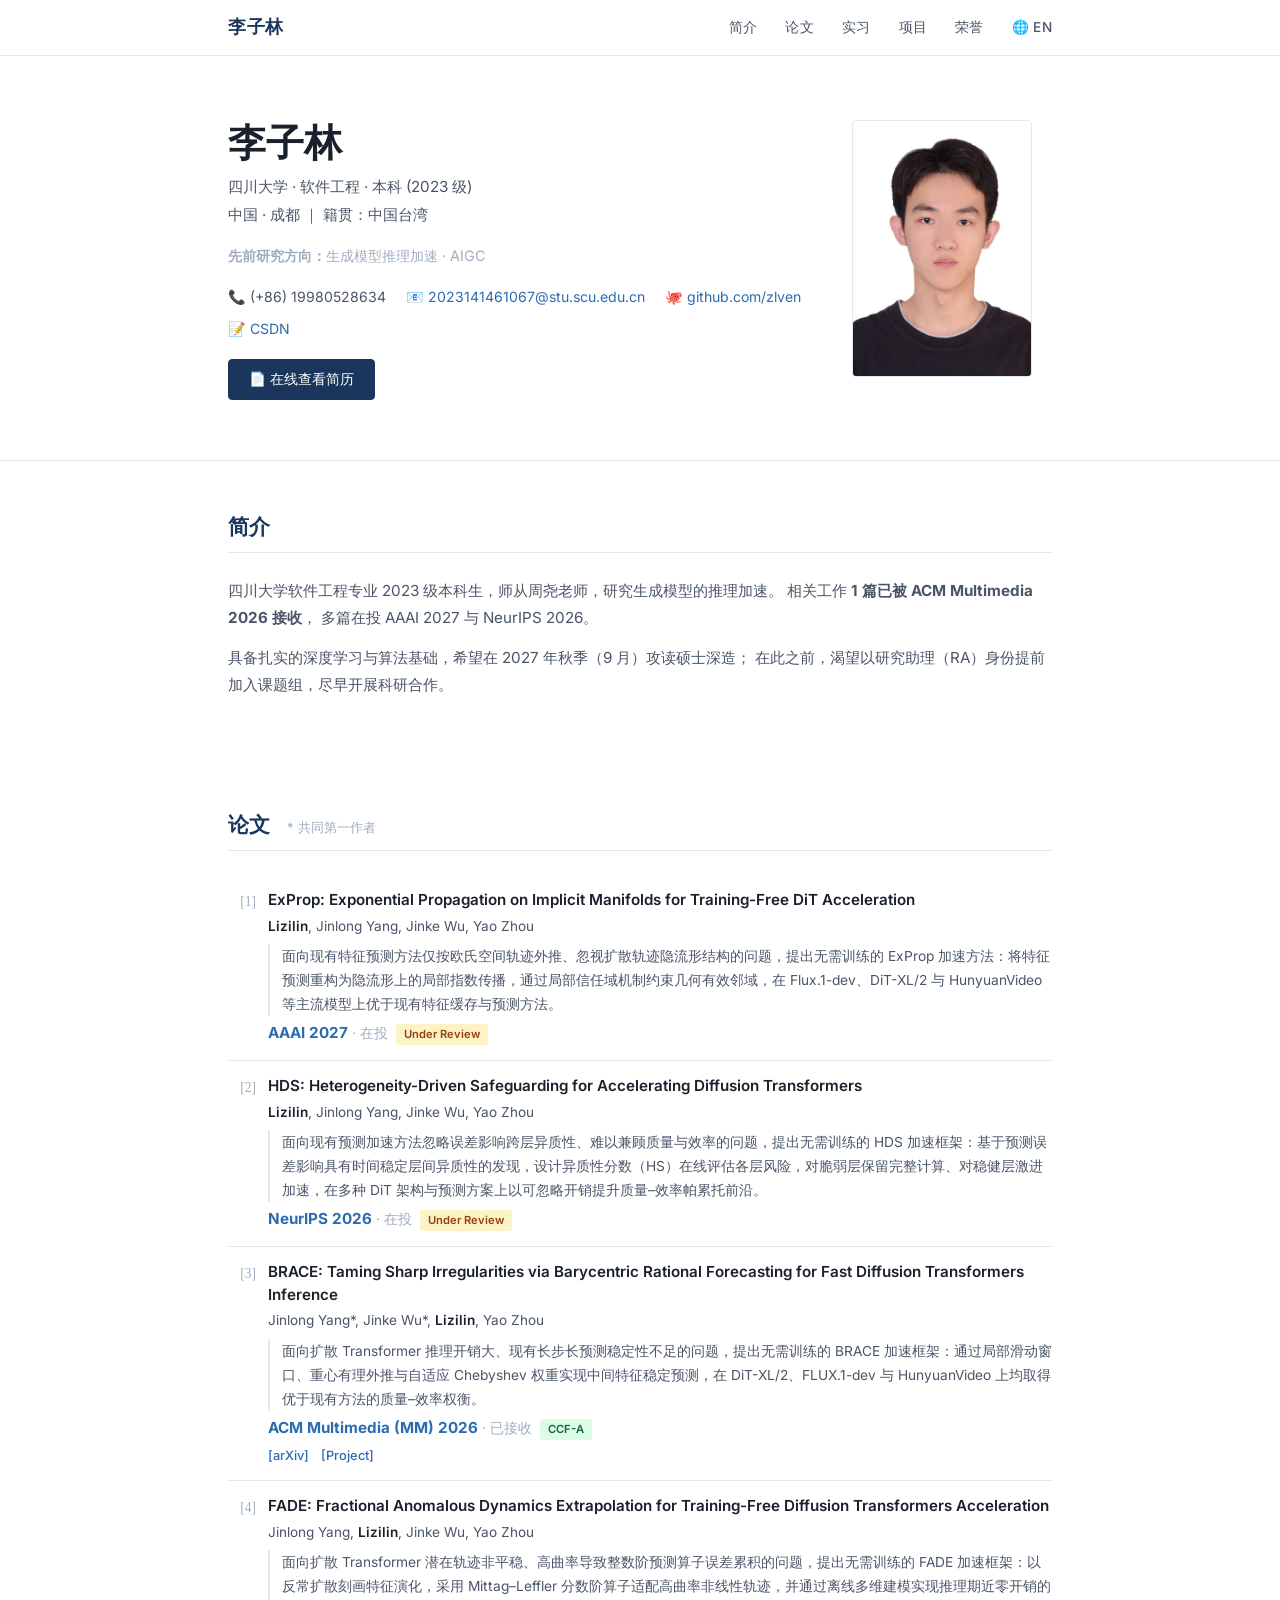
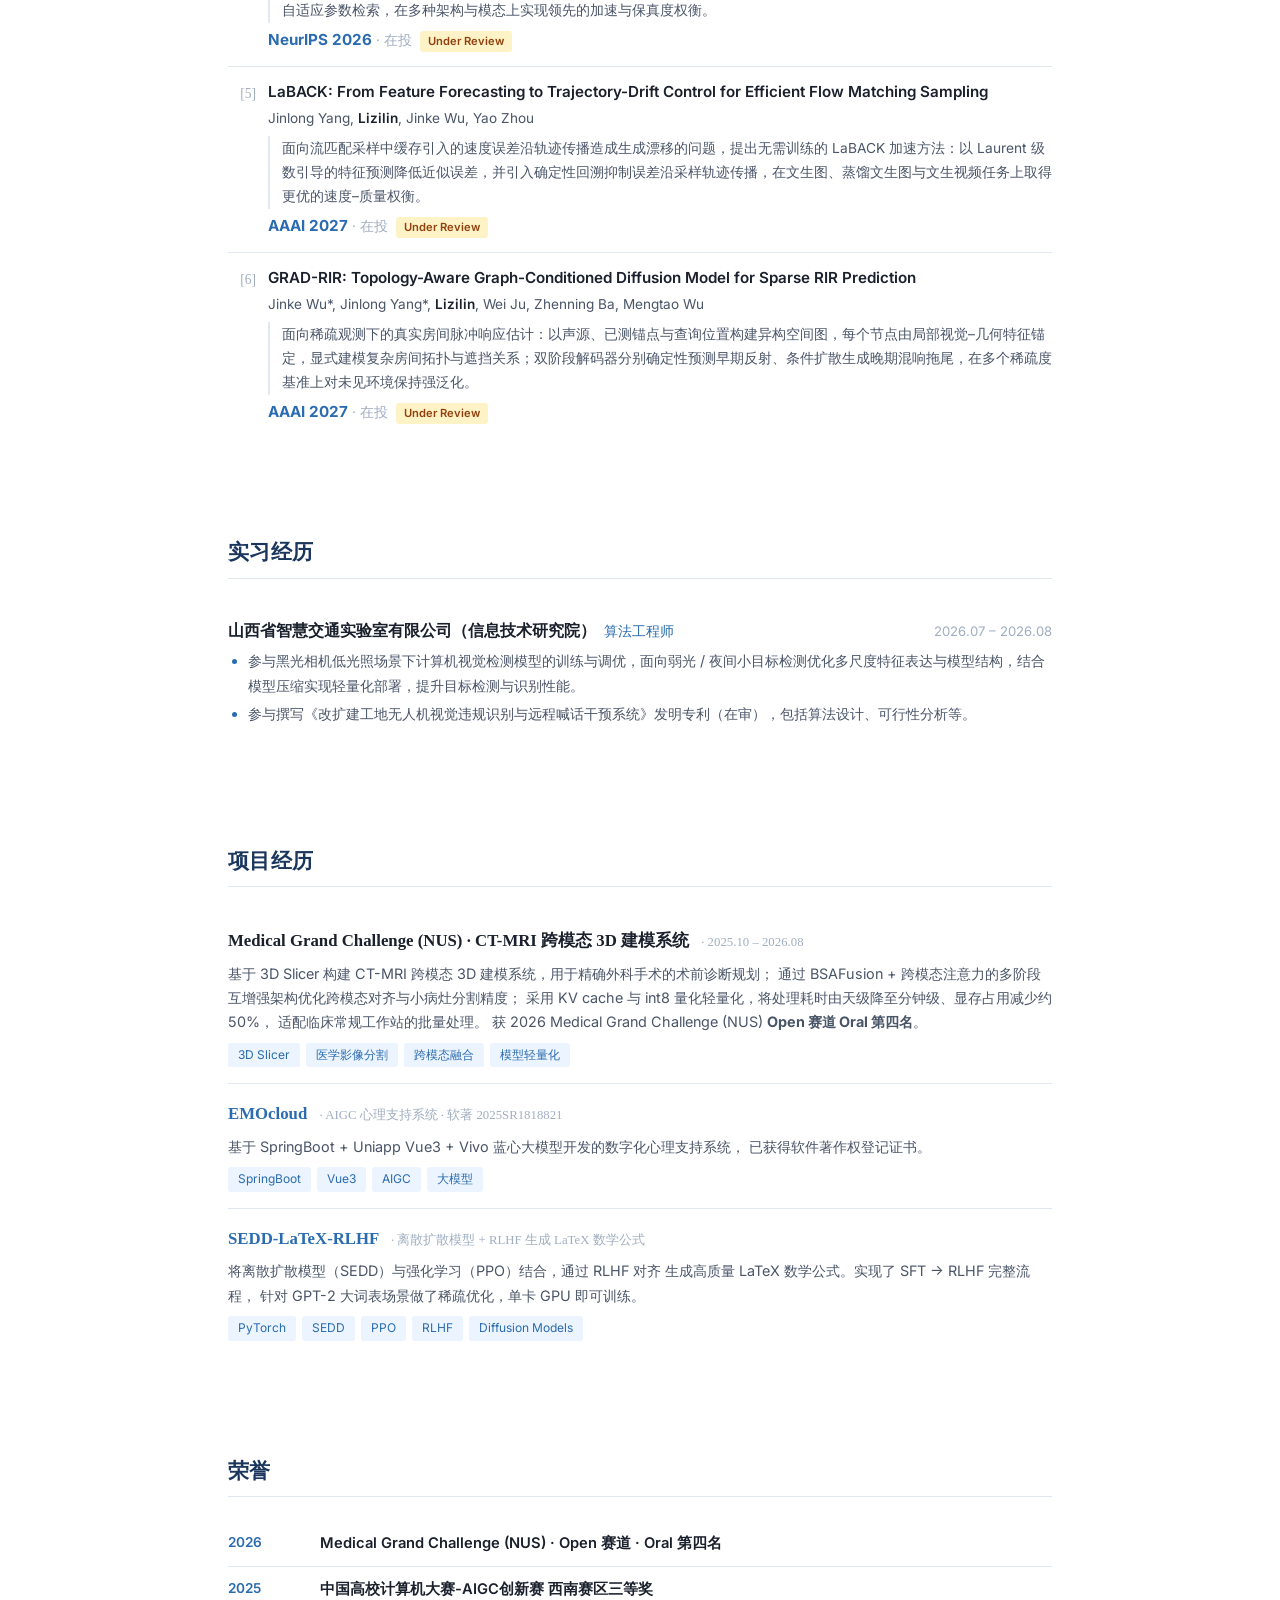
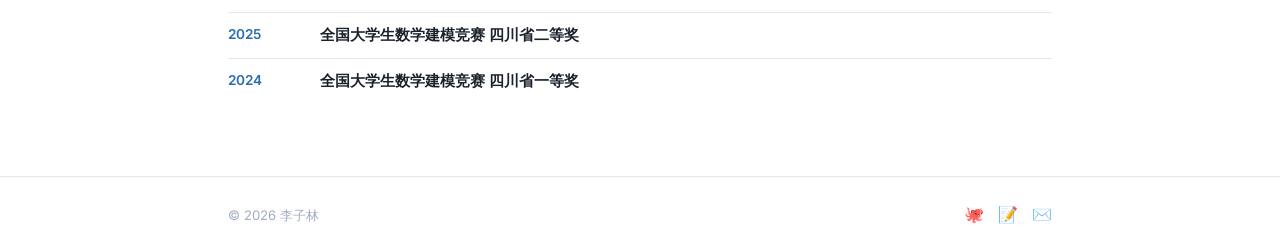
==== commit b5af8266: "MGC 荣誉名次补注 Oral 统一为「Open 赛道 · Oral 第四名」，主页荣誉/项目描述/在线简历同步  Co-Authored-By: Claude <noreply@anthropic." ====
--- a/index.html
+++ b/index.html
@@ -187,7 +187,7 @@
           通过 BSAFusion + 跨模态注意力的多阶段互增强架构优化跨模态对齐与小病灶分割精度；
           采用 KV cache 与 int8 量化轻量化，将处理耗时由天级降至分钟级、显存占用减少约 50%，
           适配临床常规工作站的批量处理。
-          获 2026 Medical Grand Challenge (NUS) <strong>Open 赛道第四名</strong>。
+          获 2026 Medical Grand Challenge (NUS) <strong>Open 赛道 Oral 第四名</strong>。
         </p>
         <div class="research-tags">
           <span class="research-tag">3D Slicer</span>
@@ -249,7 +249,7 @@
         <div class="honor-item reveal">
           <span class="honor-year">2026</span>
           <div class="honor-info">
-            <h4>Medical Grand Challenge (NUS) · Open 赛道第四名</h4>
+            <h4>Medical Grand Challenge (NUS) · Open 赛道 · Oral 第四名</h4>
           </div>
         </div>
         <div class="honor-item reveal">
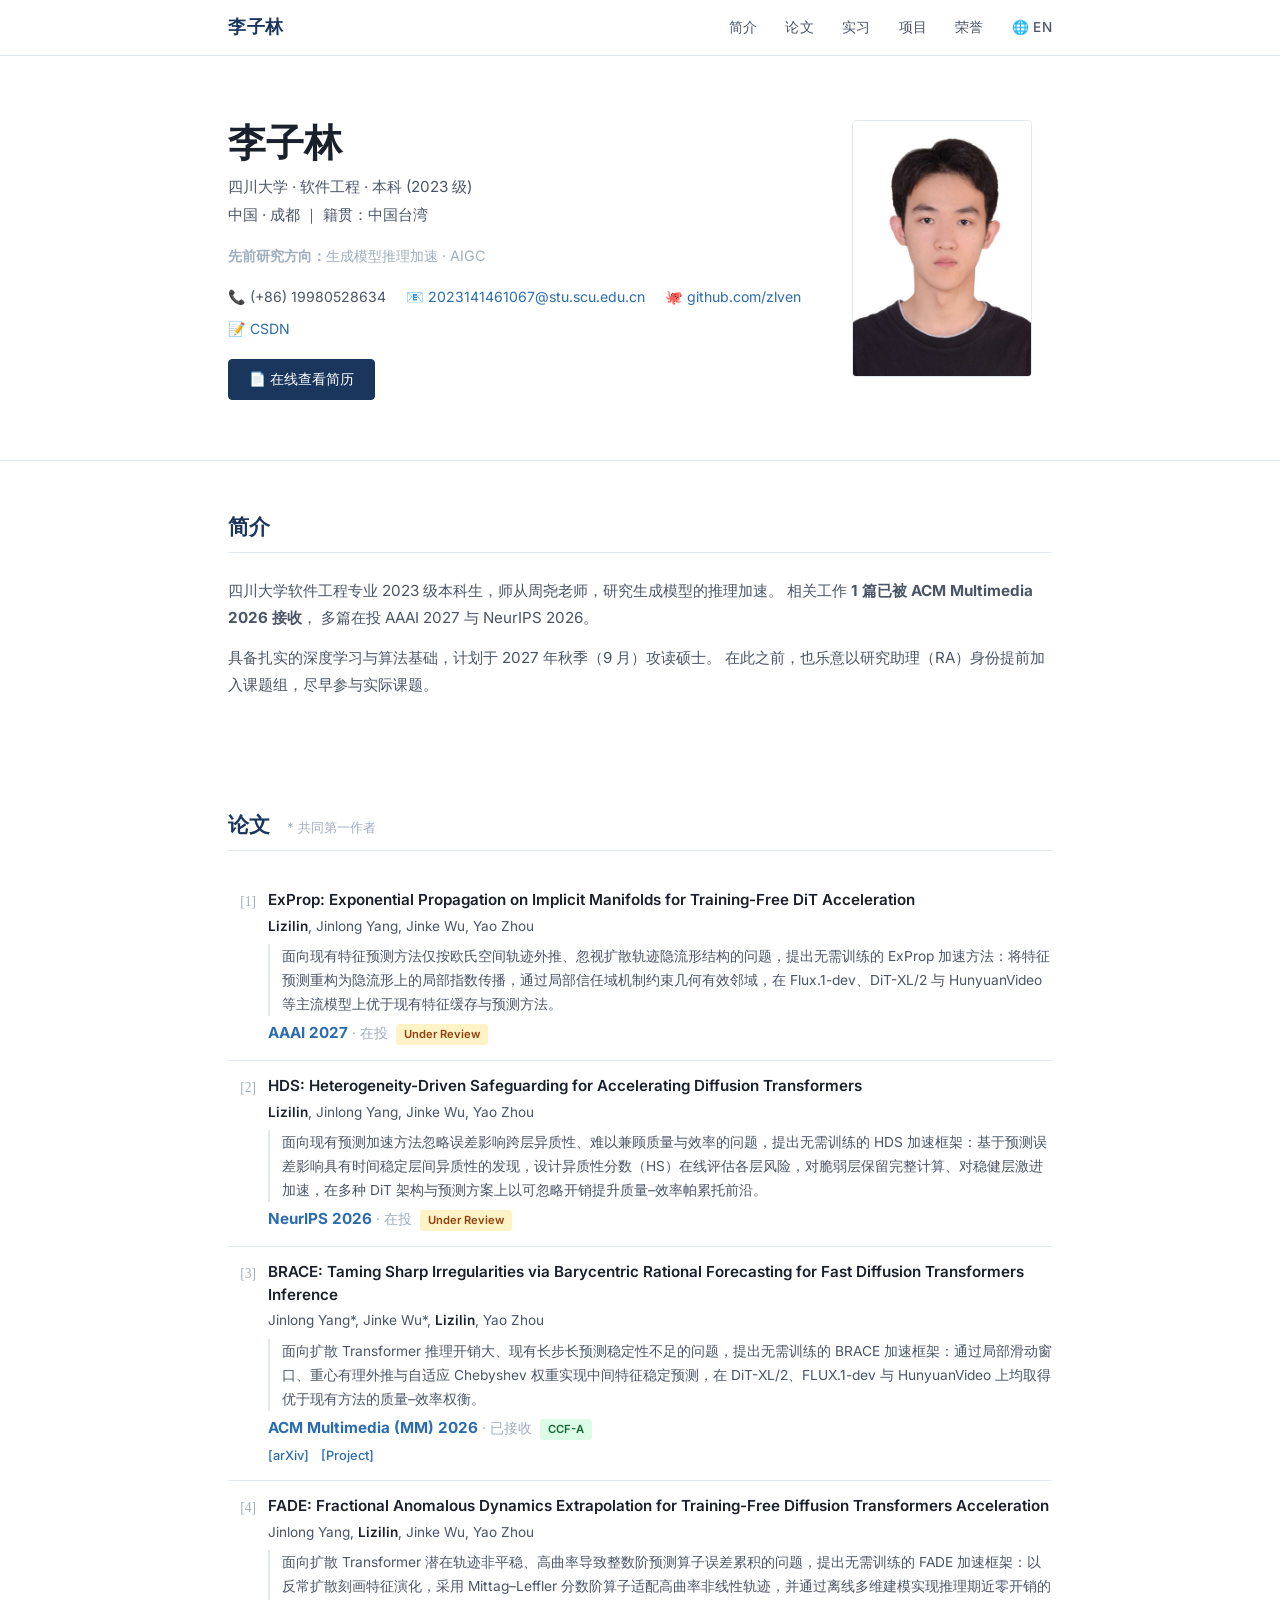
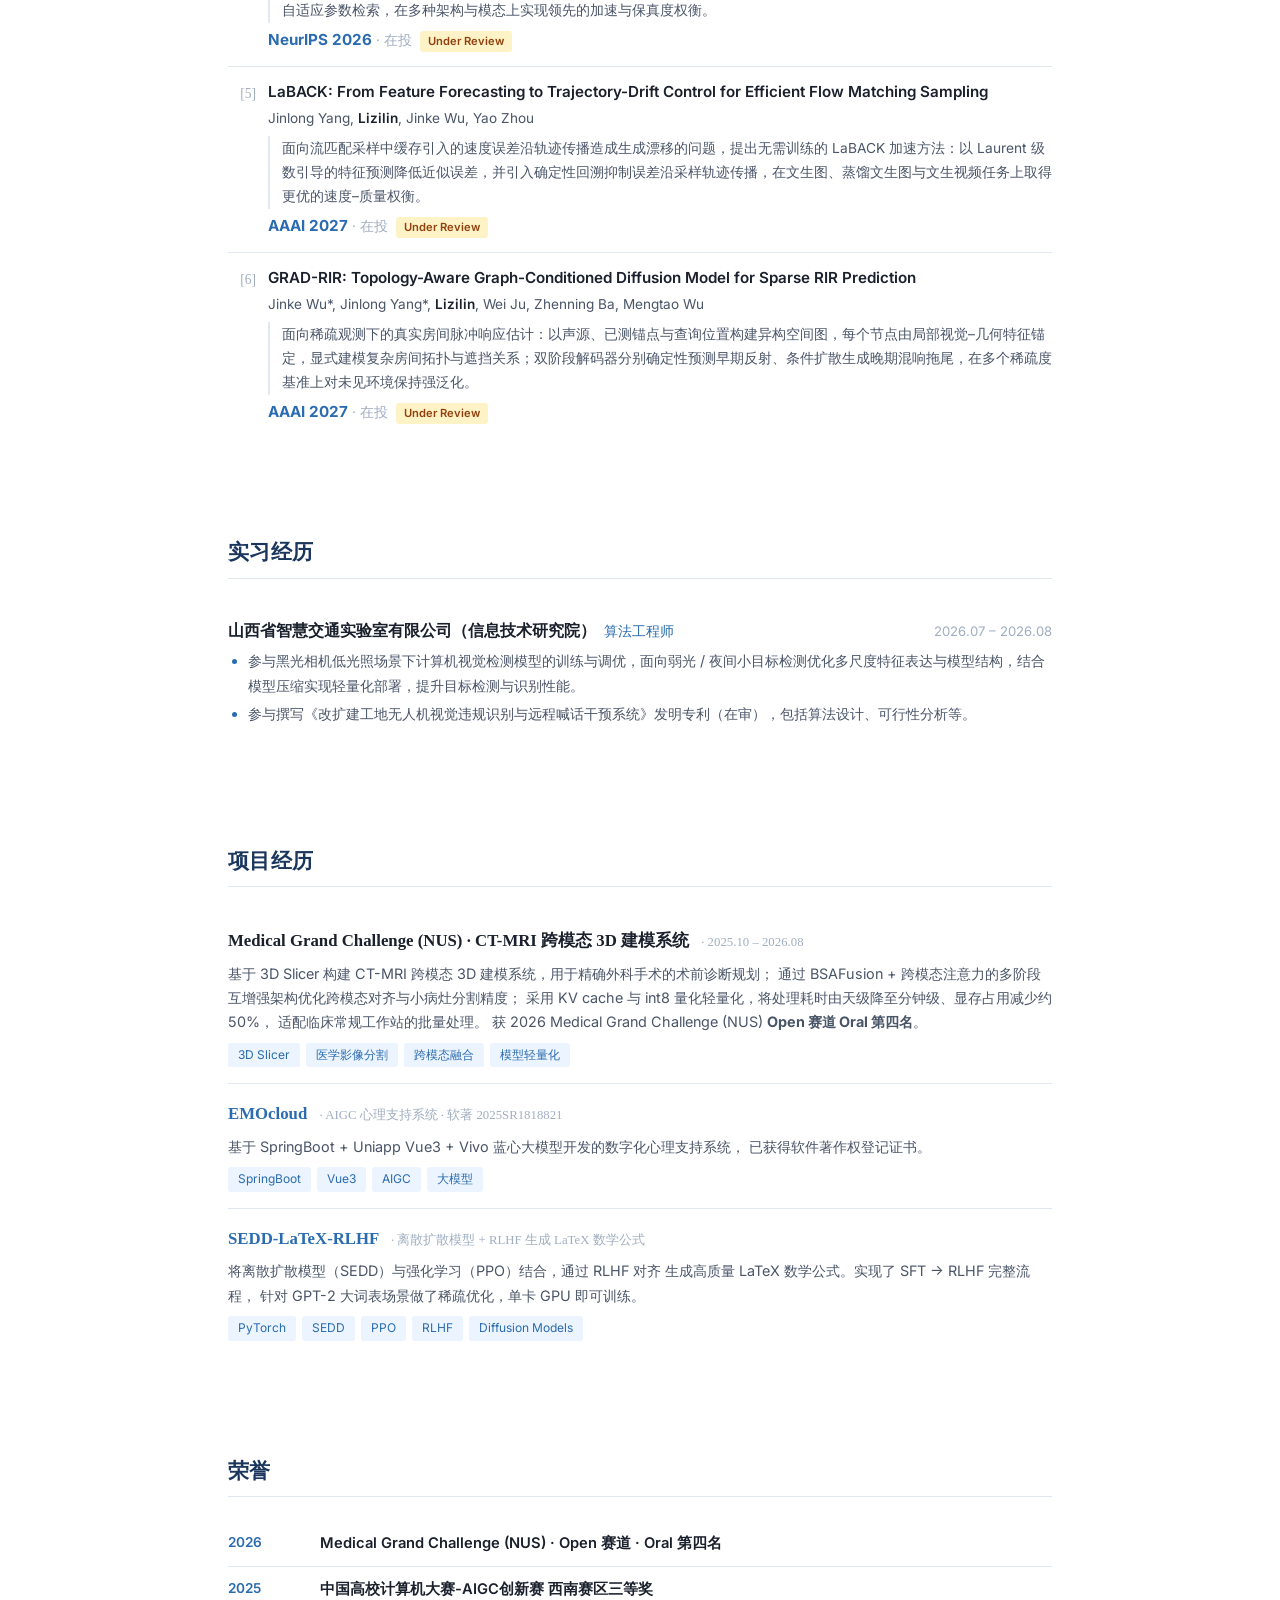
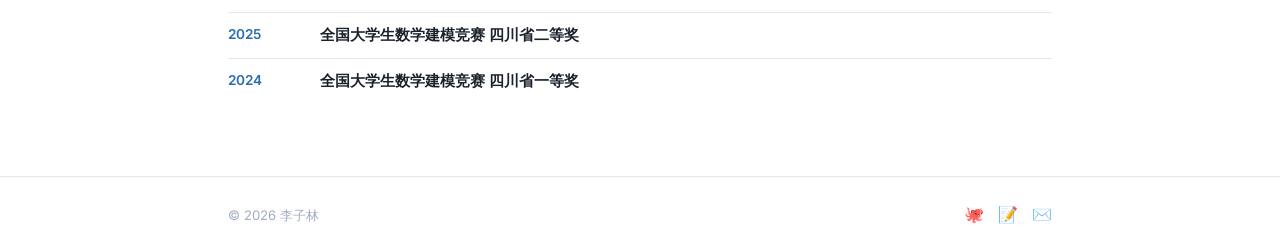
==== commit 449eee96: "简介结尾调整为不卑不亢口吻 - 改为「计划 2027 秋攻读硕士；此前乐意以 RA 提前进组参与实际课题」  Co-Authored-By: Claude <noreply@anthropic.com" ====
--- a/index.html
+++ b/index.html
@@ -70,8 +70,8 @@
           多篇在投 AAAI 2027 与 NeurIPS 2026。
         </p>
         <p>
-          具备扎实的深度学习与算法基础，希望在 2027 年秋季（9 月）攻读硕士深造；
-          在此之前，渴望以研究助理（RA）身份提前加入课题组，尽早开展科研合作。
+          具备扎实的深度学习与算法基础，计划于 2027 年秋季（9 月）攻读硕士。
+          在此之前，也乐意以研究助理（RA）身份提前加入课题组，尽早参与实际课题。
         </p>
       </div>
     </section>
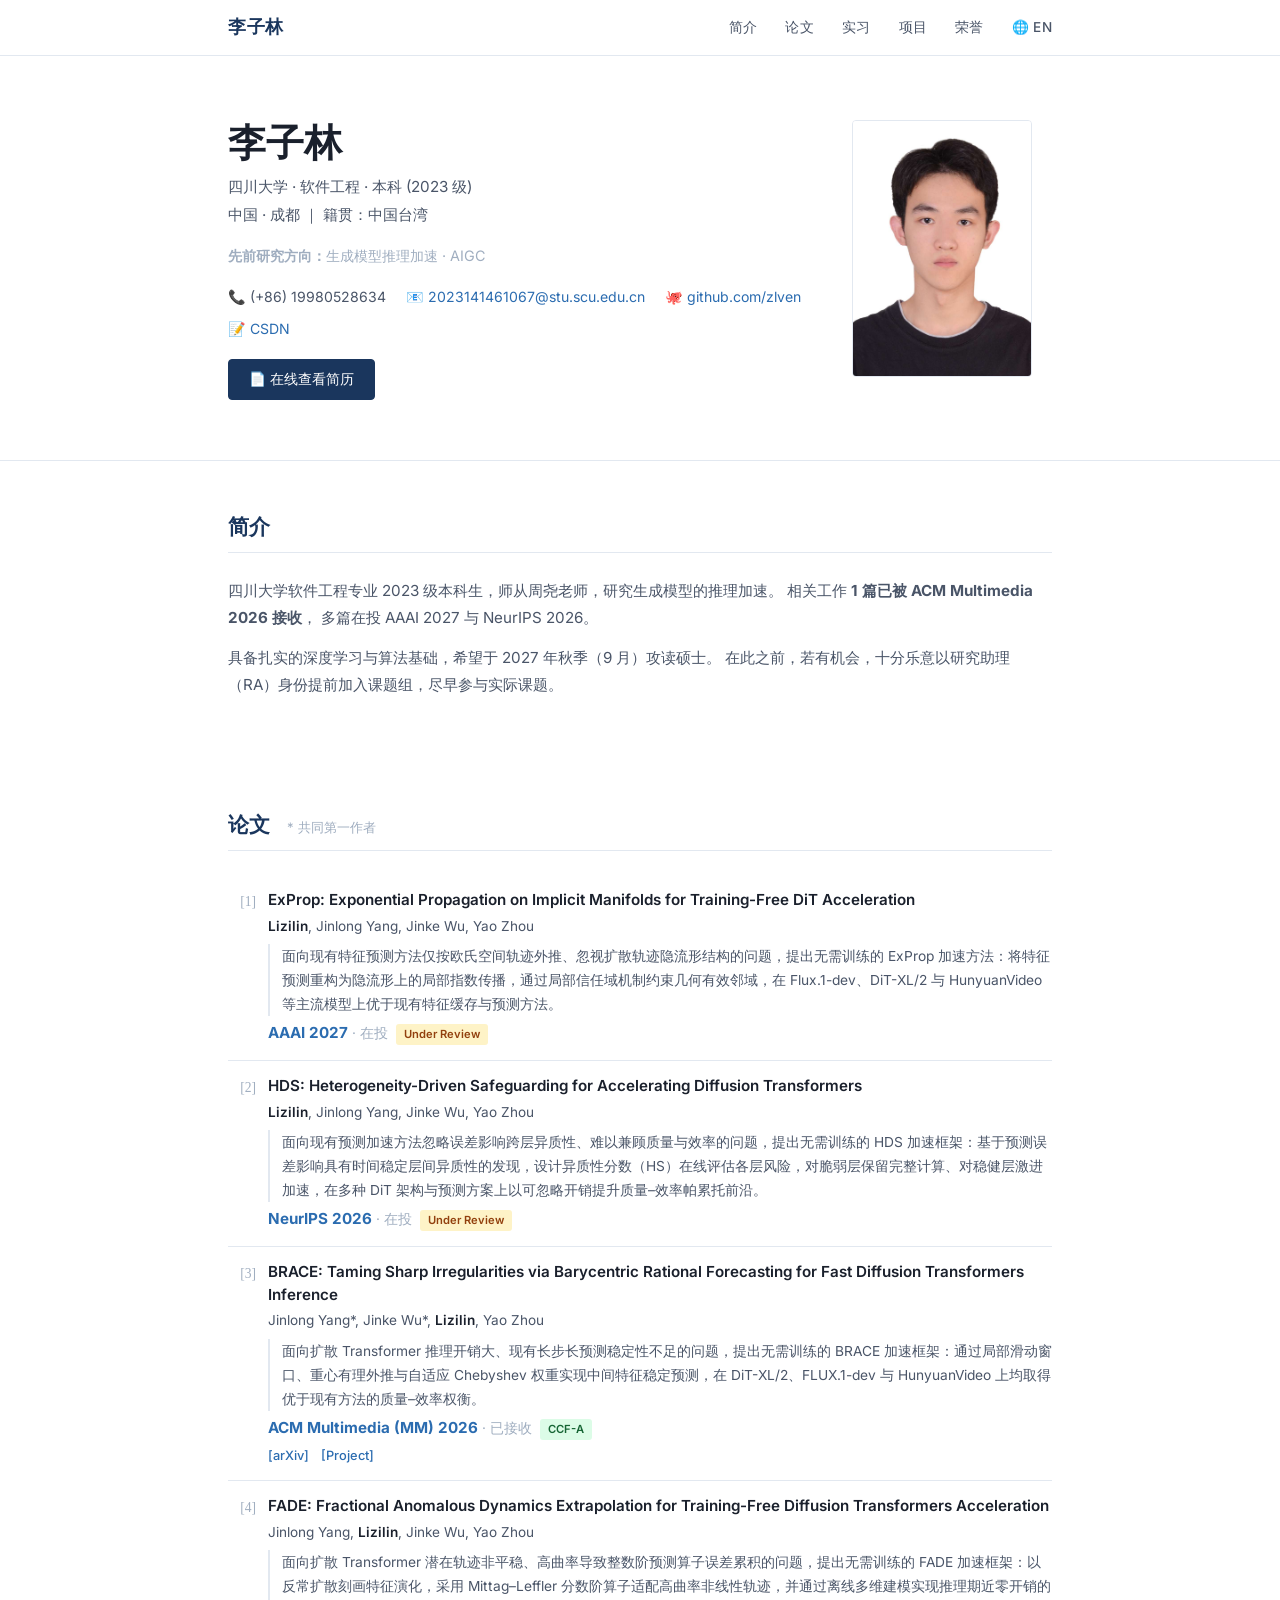
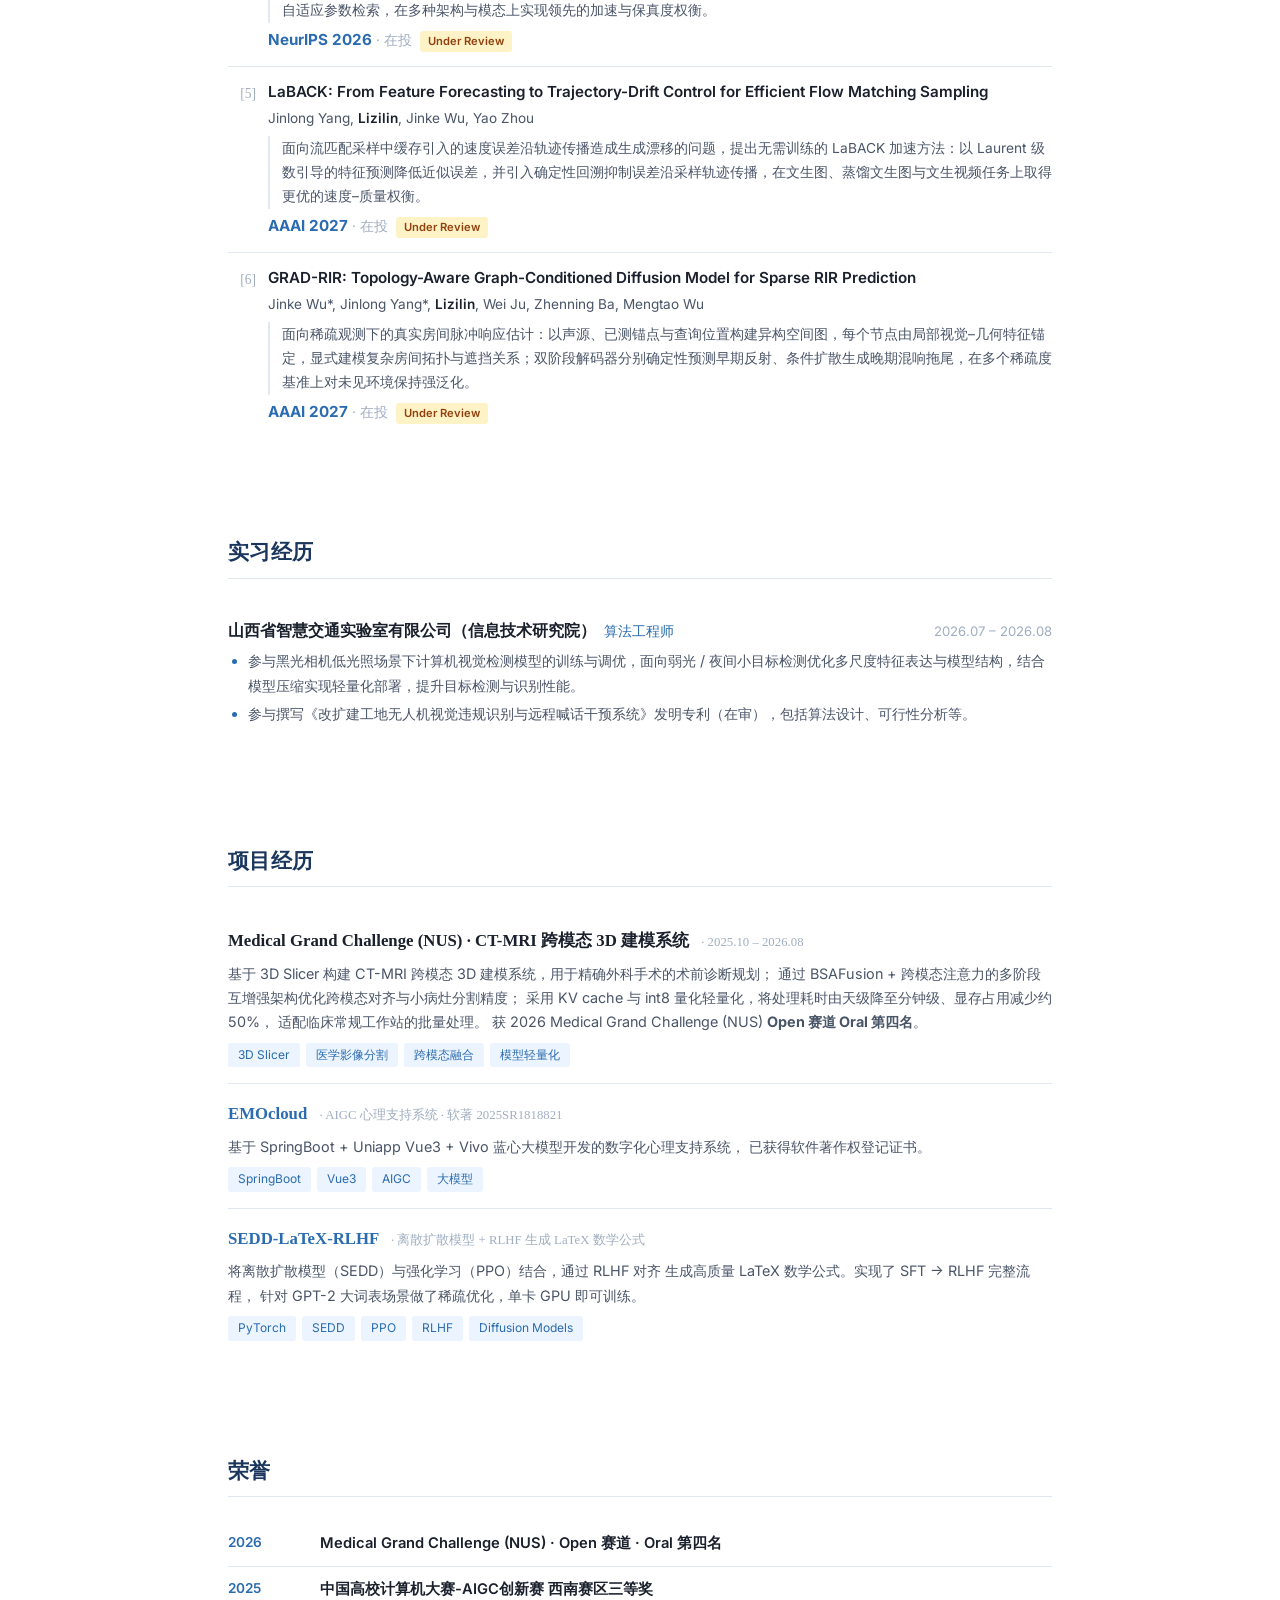
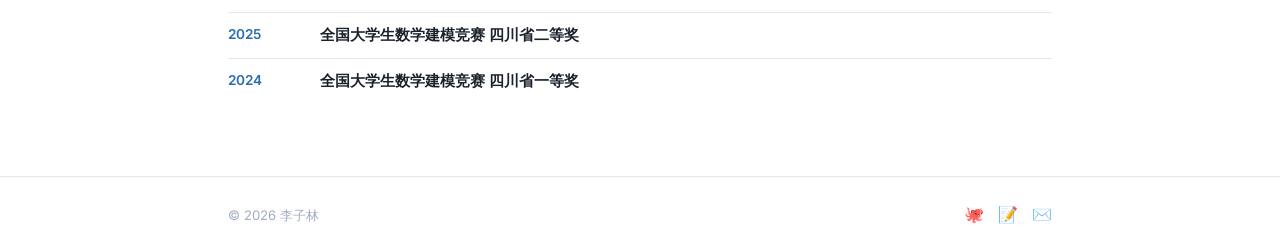
==== commit 4f3f95a7: "简介结尾改为开放式「若有机会愿以 RA 提前进组」 - 保留"希望 2027 秋攻读硕士 + 若有 RA 机会十分乐意提前进组"的寻找机会表述 - 顺语句病，同步英文 (should an oppor" ====
--- a/index.html
+++ b/index.html
@@ -70,8 +70,8 @@
           多篇在投 AAAI 2027 与 NeurIPS 2026。
         </p>
         <p>
-          具备扎实的深度学习与算法基础，计划于 2027 年秋季（9 月）攻读硕士。
-          在此之前，也乐意以研究助理（RA）身份提前加入课题组，尽早参与实际课题。
+          具备扎实的深度学习与算法基础，希望于 2027 年秋季（9 月）攻读硕士。
+          在此之前，若有机会，十分乐意以研究助理（RA）身份提前加入课题组，尽早参与实际课题。
         </p>
       </div>
     </section>
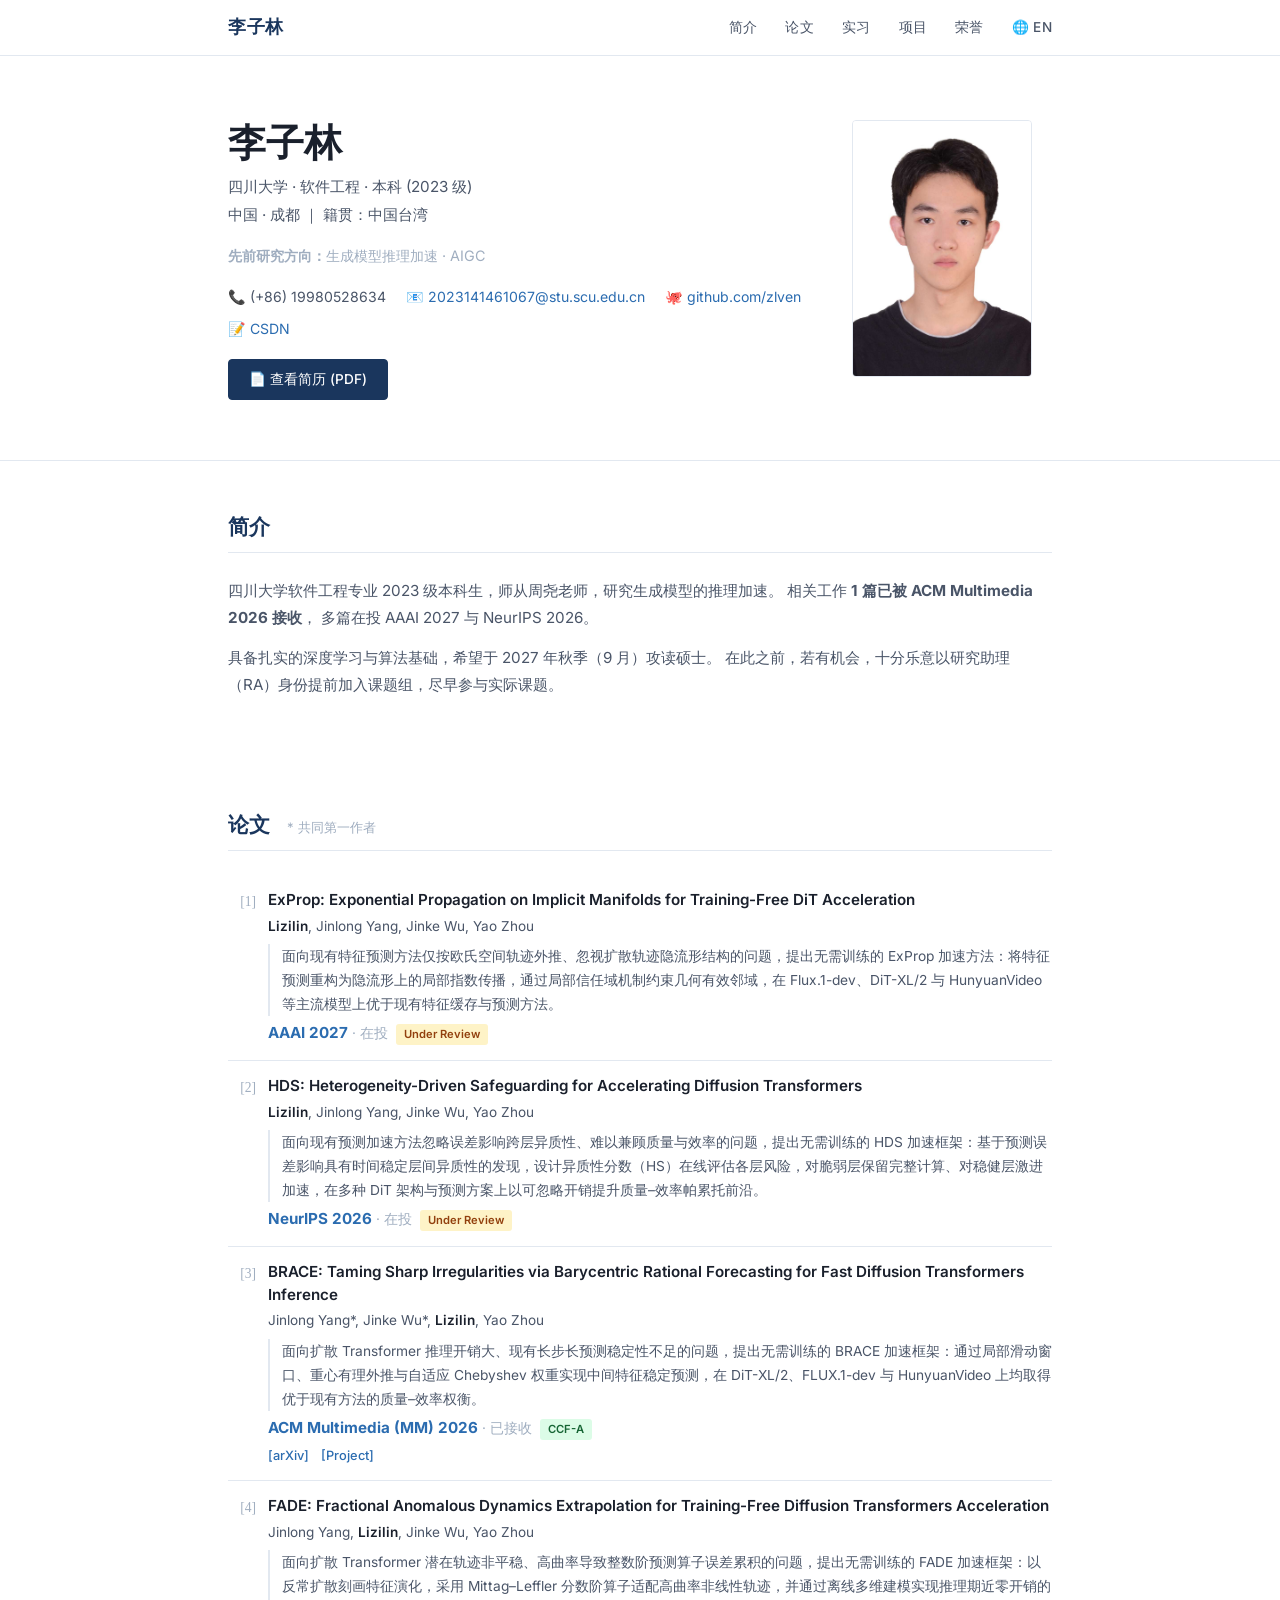
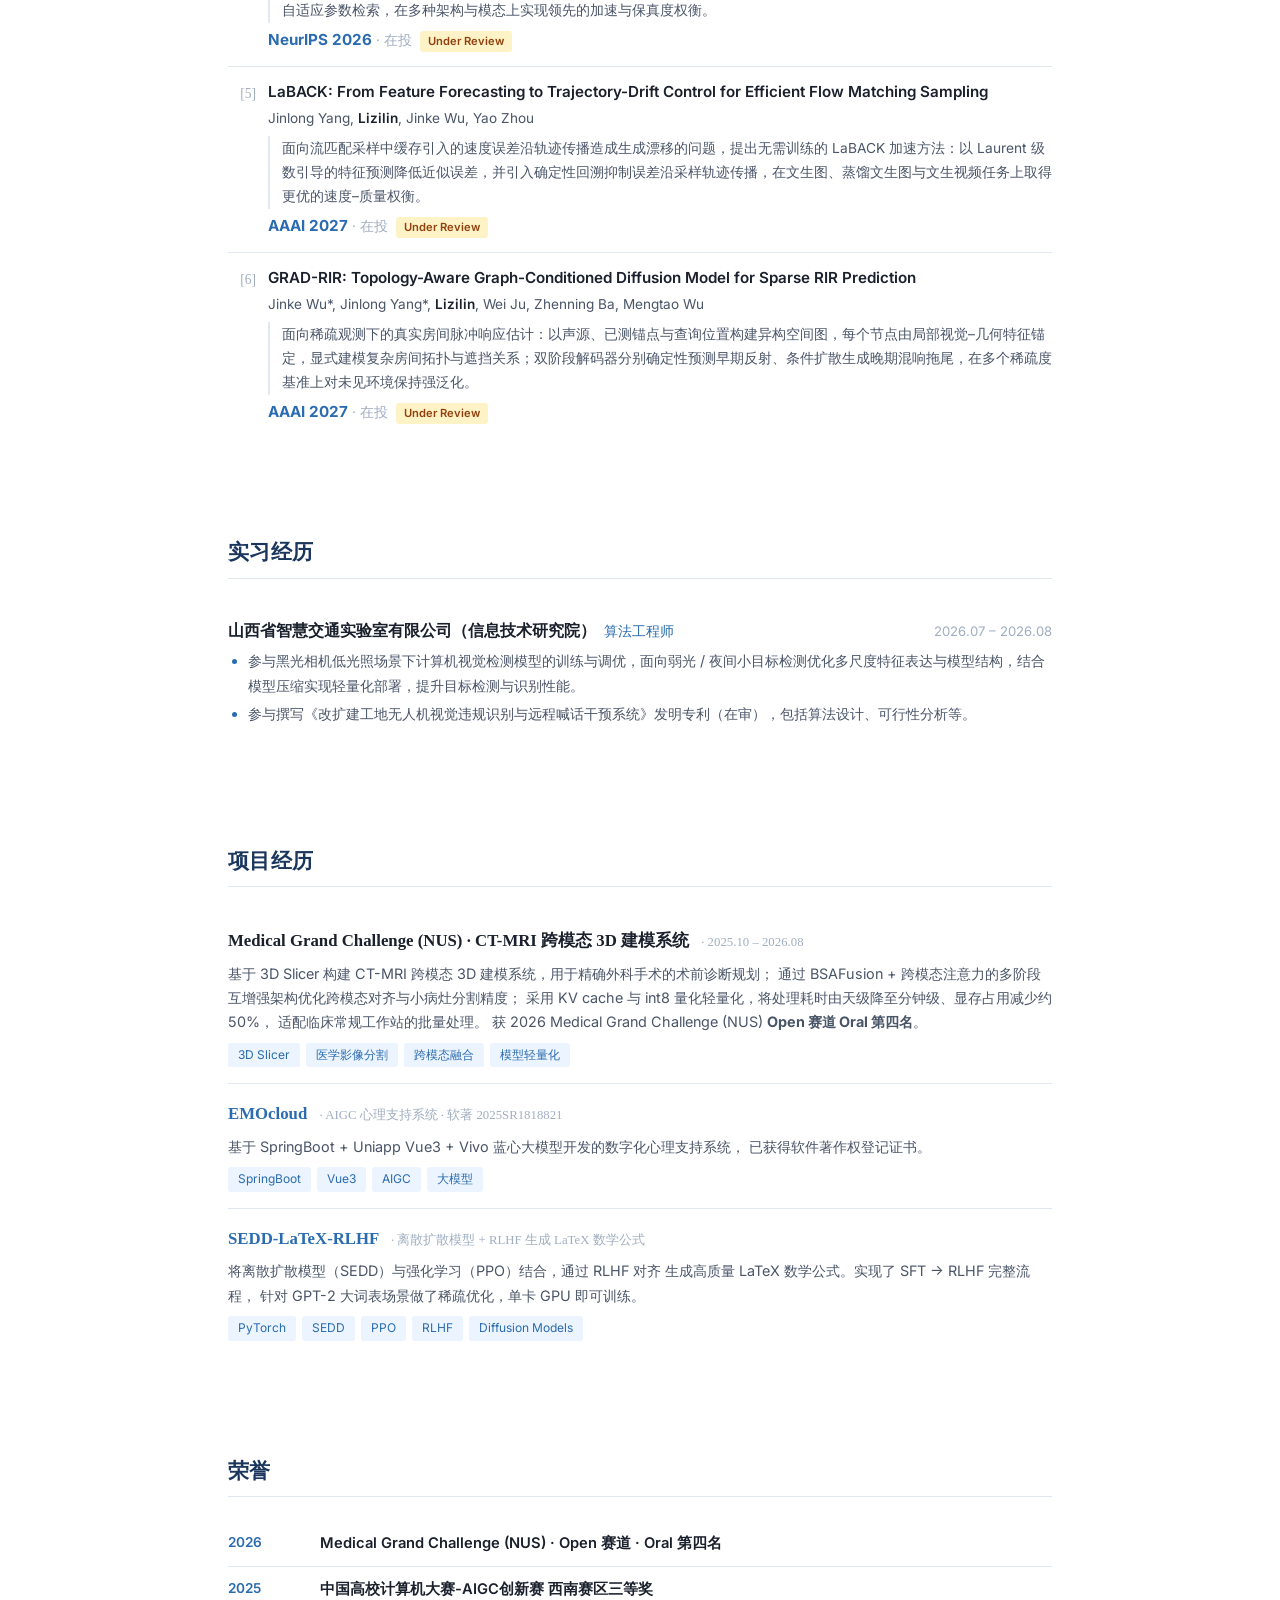
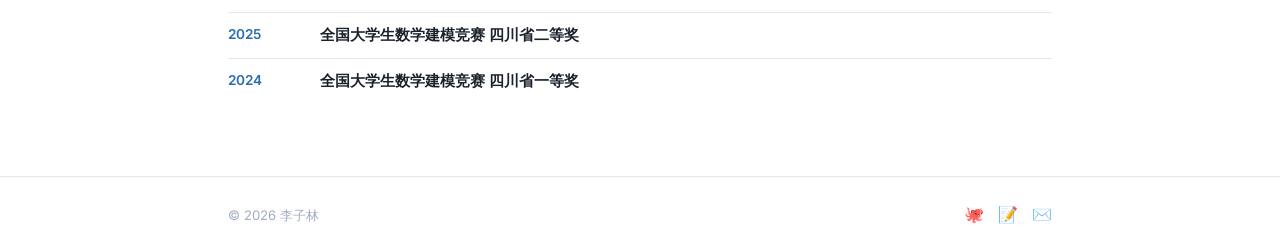
==== commit 11ead1a2: "简历按钮改用本人 PDF - 主页/英文按钮指向 assets/李子林简历RA.pdf（在线渲染） - 不再链接 resume.html 网页版  Co-Authored-By: Claude <no" ====
--- a/index.html
+++ b/index.html
@@ -47,7 +47,7 @@
           <span>📝 <a href="https://blog.csdn.net/Li_zeven" target="_blank">CSDN</a></span>
         </div>
         <div class="hero-buttons">
-          <a href="resume.html" class="btn btn-primary" target="_blank" rel="noopener">📄 在线查看简历</a>
+          <a href="assets/李子林简历RA.pdf" class="btn btn-primary" target="_blank" rel="noopener">📄 查看简历 (PDF)</a>
         </div>
       </div>
       <div class="hero-image">
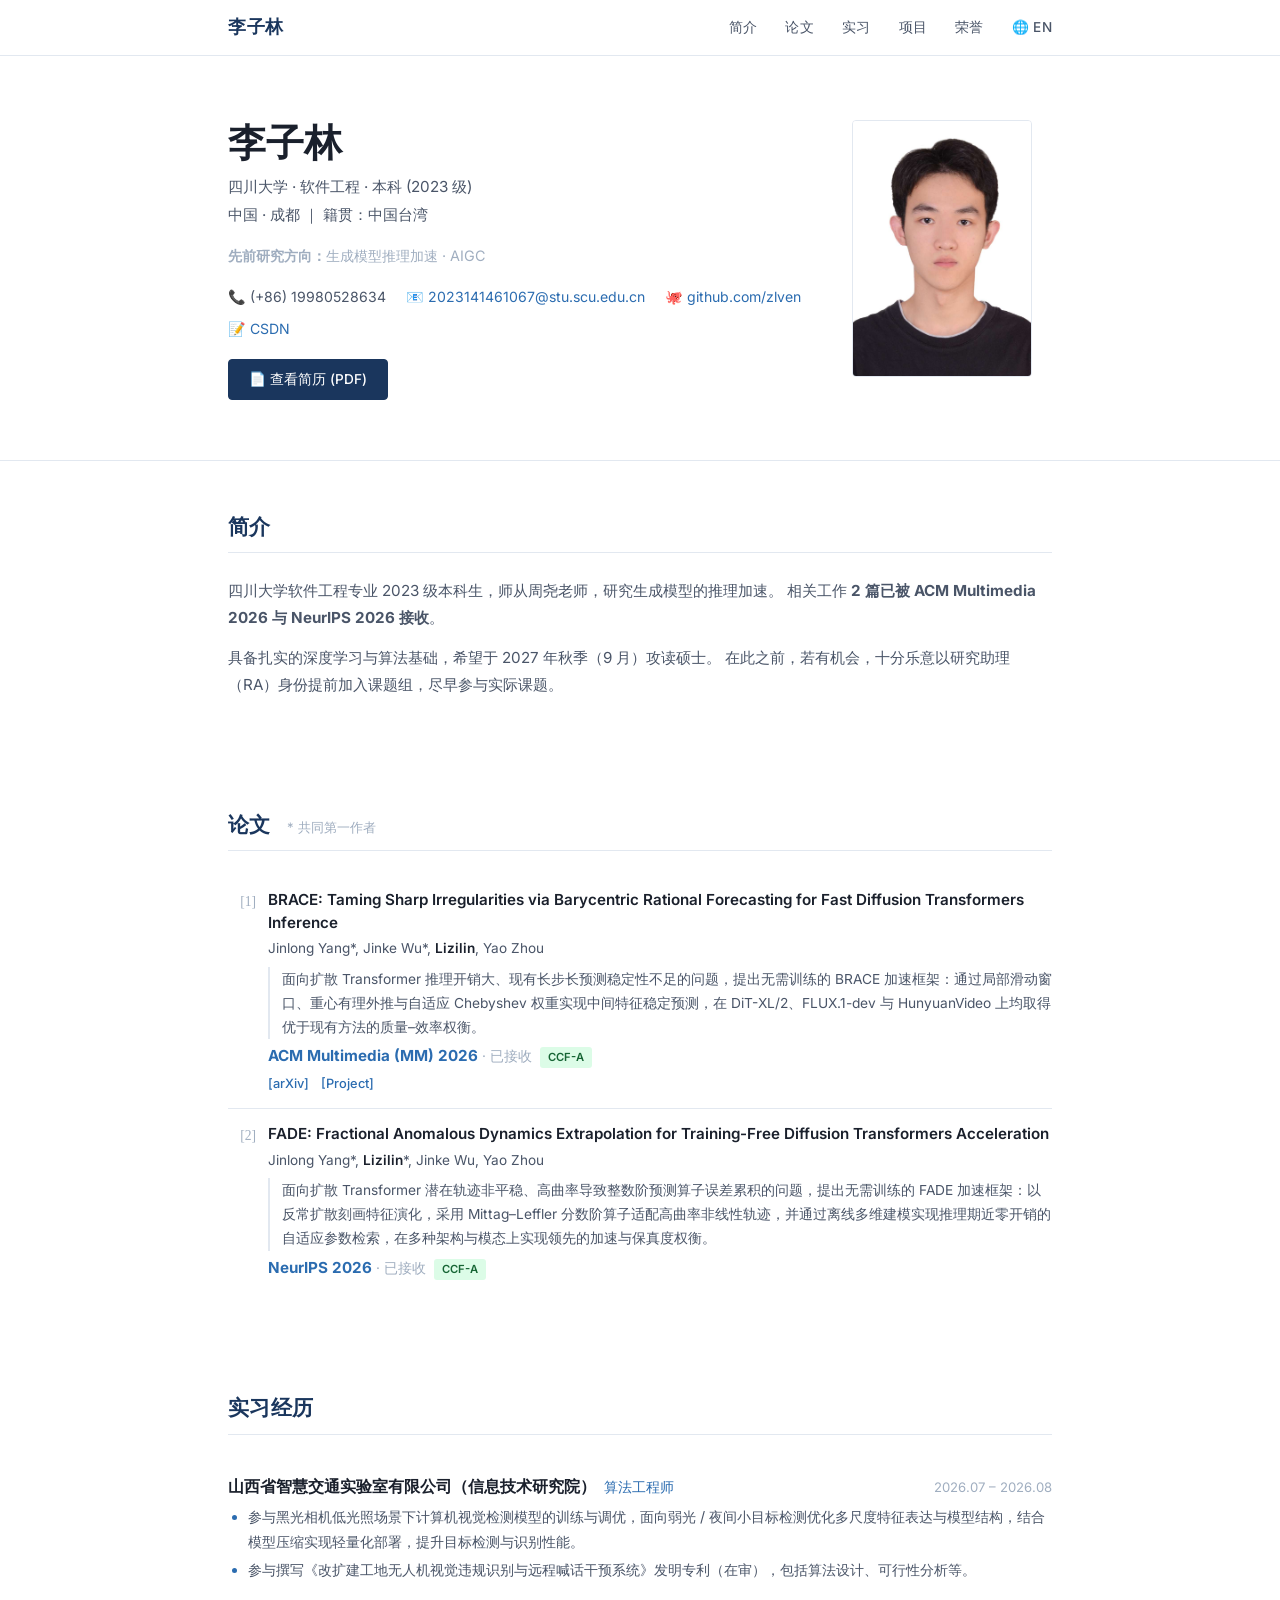
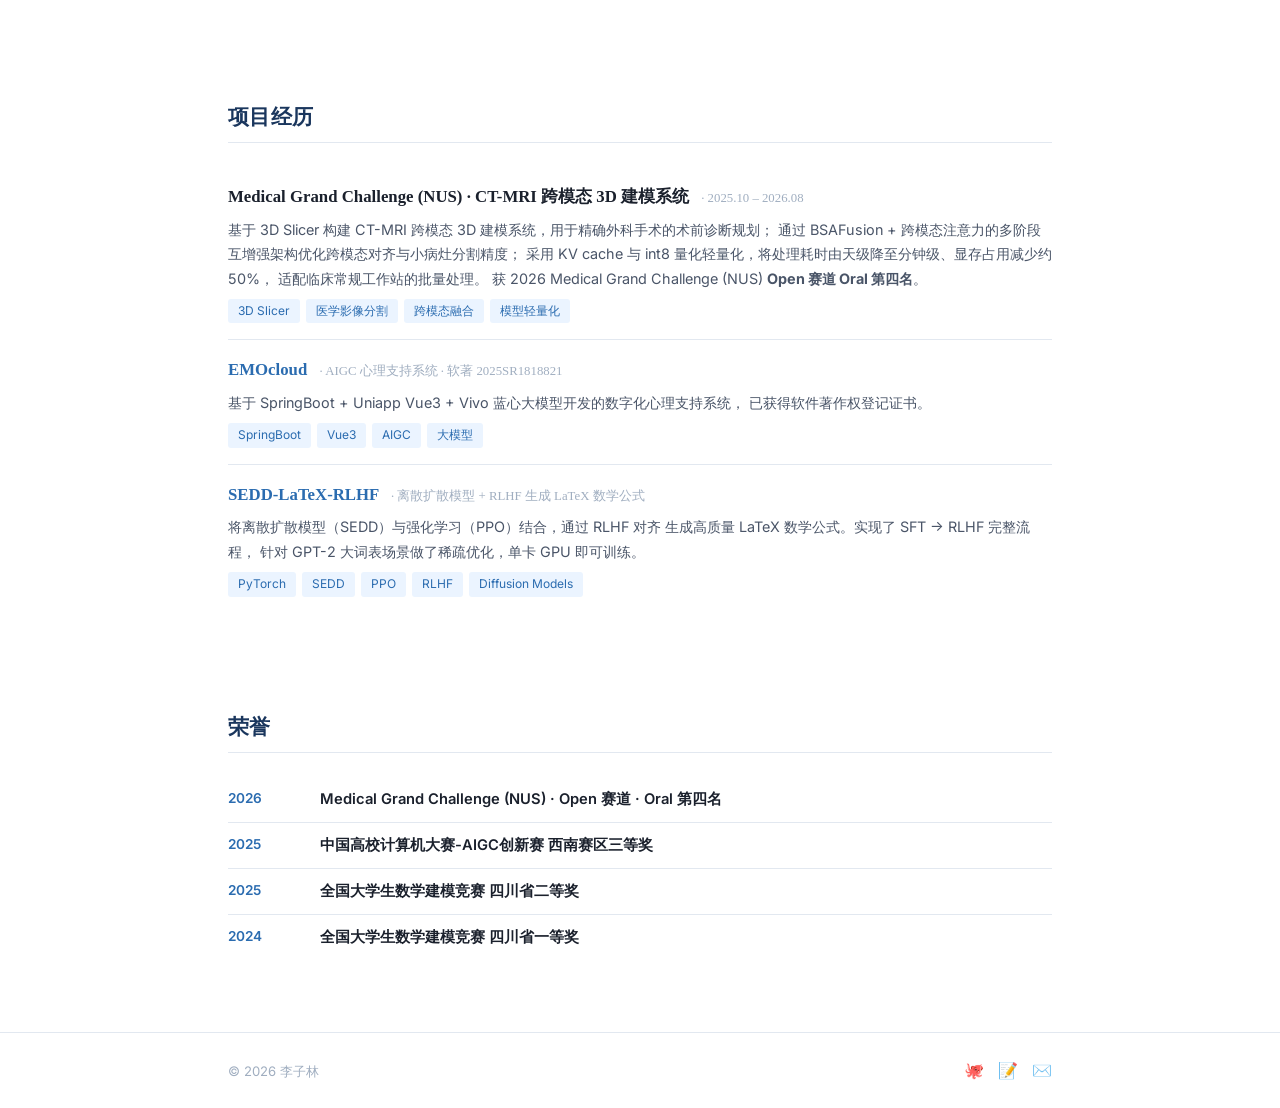
==== commit f3fd4bac: "更新简历内容" ====
--- a/index.html
+++ b/index.html
@@ -66,8 +66,7 @@
       <div class="bio-text reveal">
         <p>
           四川大学软件工程专业 2023 级本科生，师从周尧老师，研究生成模型的推理加速。
-          相关工作 <strong>1 篇已被 ACM Multimedia 2026 接收</strong>，
-          多篇在投 AAAI 2027 与 NeurIPS 2026。
+          相关工作 <strong>2 篇已被 ACM Multimedia 2026 与 NeurIPS 2026 接收</strong>。
         </p>
         <p>
           具备扎实的深度学习与算法基础，希望于 2027 年秋季（9 月）攻读硕士。
@@ -87,25 +86,6 @@
 
         <div class="pub-item reveal">
           <span class="pub-number">[1]</span>
-          <div class="pub-content">
-            <h4>ExProp: Exponential Propagation on Implicit Manifolds for Training-Free DiT Acceleration</h4>
-            <p class="pub-authors"><strong>Lizilin</strong>, Jinlong Yang, Jinke Wu, Yao Zhou</p>
-            <p class="pub-summary">面向现有特征预测方法仅按欧氏空间轨迹外推、忽视扩散轨迹隐流形结构的问题，提出无需训练的 ExProp 加速方法：将特征预测重构为隐流形上的局部指数传播，通过局部信任域机制约束几何有效邻域，在 Flux.1-dev、DiT-XL/2 与 HunyuanVideo 等主流模型上优于现有特征缓存与预测方法。</p>
-            <p class="pub-venue"><em>AAAI 2027</em> · 在投 <span class="pub-badge" style="background: #fef3c7; color: #92400e;">Under Review</span></p>
-          </div>
-        </div>
-
-        <div class="pub-item reveal">
-          <span class="pub-number">[2]</span>
-          <div class="pub-content">
-            <h4>HDS: Heterogeneity-Driven Safeguarding for Accelerating Diffusion Transformers</h4>
-            <p class="pub-authors"><strong>Lizilin</strong>, Jinlong Yang, Jinke Wu, Yao Zhou</p>
-            <p class="pub-summary">面向现有预测加速方法忽略误差影响跨层异质性、难以兼顾质量与效率的问题，提出无需训练的 HDS 加速框架：基于预测误差影响具有时间稳定层间异质性的发现，设计异质性分数（HS）在线评估各层风险，对脆弱层保留完整计算、对稳健层激进加速，在多种 DiT 架构与预测方案上以可忽略开销提升质量–效率帕累托前沿。</p>
-            <p class="pub-venue"><em>NeurIPS 2026</em> · 在投 <span class="pub-badge" style="background: #fef3c7; color: #92400e;">Under Review</span></p>
-          </div>
-        </div>
-        <div class="pub-item reveal">
-          <span class="pub-number">[3]</span>
           <div class="pub-content">
             <h4>BRACE: Taming Sharp Irregularities via Barycentric Rational Forecasting for Fast Diffusion Transformers Inference</h4>
             <p class="pub-authors">Jinlong Yang*, Jinke Wu*, <strong>Lizilin</strong>, Yao Zhou</p>
@@ -119,32 +99,12 @@
         </div>
 
         <div class="pub-item reveal">
-          <span class="pub-number">[4]</span>
+          <span class="pub-number">[2]</span>
           <div class="pub-content">
             <h4>FADE: Fractional Anomalous Dynamics Extrapolation for Training-Free Diffusion Transformers Acceleration</h4>
-            <p class="pub-authors">Jinlong Yang, <strong>Lizilin</strong>, Jinke Wu, Yao Zhou</p>
+            <p class="pub-authors">Jinlong Yang*, <strong>Lizilin</strong>*, Jinke Wu, Yao Zhou</p>
             <p class="pub-summary">面向扩散 Transformer 潜在轨迹非平稳、高曲率导致整数阶预测算子误差累积的问题，提出无需训练的 FADE 加速框架：以反常扩散刻画特征演化，采用 Mittag–Leffler 分数阶算子适配高曲率非线性轨迹，并通过离线多维建模实现推理期近零开销的自适应参数检索，在多种架构与模态上实现领先的加速与保真度权衡。</p>
-            <p class="pub-venue"><em>NeurIPS 2026</em> · 在投 <span class="pub-badge" style="background: #fef3c7; color: #92400e;">Under Review</span></p>
-          </div>
-        </div>
-
-        <div class="pub-item reveal">
-          <span class="pub-number">[5]</span>
-          <div class="pub-content">
-            <h4>LaBACK: From Feature Forecasting to Trajectory-Drift Control for Efficient Flow Matching Sampling</h4>
-            <p class="pub-authors">Jinlong Yang, <strong>Lizilin</strong>, Jinke Wu, Yao Zhou</p>
-            <p class="pub-summary">面向流匹配采样中缓存引入的速度误差沿轨迹传播造成生成漂移的问题，提出无需训练的 LaBACK 加速方法：以 Laurent 级数引导的特征预测降低近似误差，并引入确定性回溯抑制误差沿采样轨迹传播，在文生图、蒸馏文生图与文生视频任务上取得更优的速度–质量权衡。</p>
-            <p class="pub-venue"><em>AAAI 2027</em> · 在投 <span class="pub-badge" style="background: #fef3c7; color: #92400e;">Under Review</span></p>
-          </div>
-        </div>
-
-        <div class="pub-item reveal">
-          <span class="pub-number">[6]</span>
-          <div class="pub-content">
-            <h4>GRAD-RIR: Topology-Aware Graph-Conditioned Diffusion Model for Sparse RIR Prediction</h4>
-            <p class="pub-authors">Jinke Wu*, Jinlong Yang*, <strong>Lizilin</strong>, Wei Ju, Zhenning Ba, Mengtao Wu</p>
-            <p class="pub-summary">面向稀疏观测下的真实房间脉冲响应估计：以声源、已测锚点与查询位置构建异构空间图，每个节点由局部视觉–几何特征锚定，显式建模复杂房间拓扑与遮挡关系；双阶段解码器分别确定性预测早期反射、条件扩散生成晚期混响拖尾，在多个稀疏度基准上对未见环境保持强泛化。</p>
-            <p class="pub-venue"><em>AAAI 2027</em> · 在投 <span class="pub-badge" style="background: #fef3c7; color: #92400e;">Under Review</span></p>
+            <p class="pub-venue"><em>NeurIPS 2026</em> · 已接收 <span class="pub-badge ok">CCF-A</span></p>
           </div>
         </div>
 
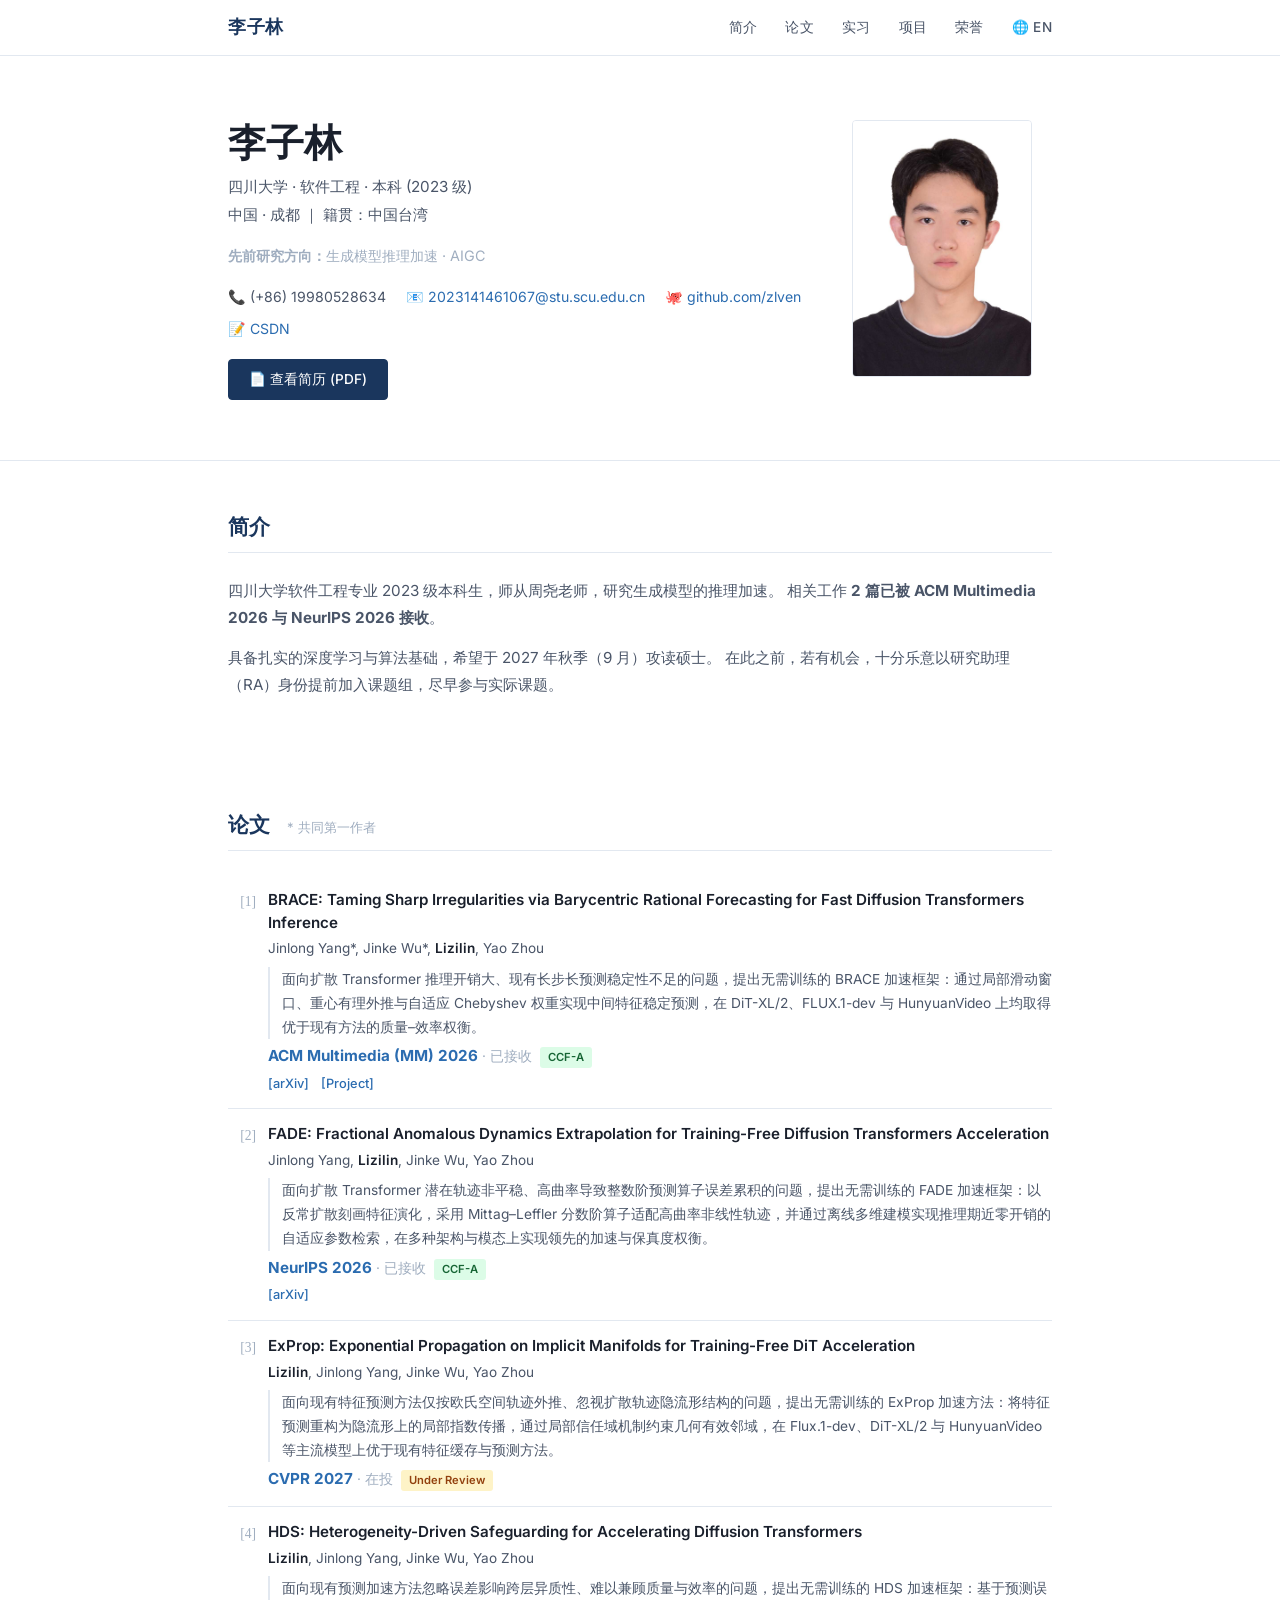
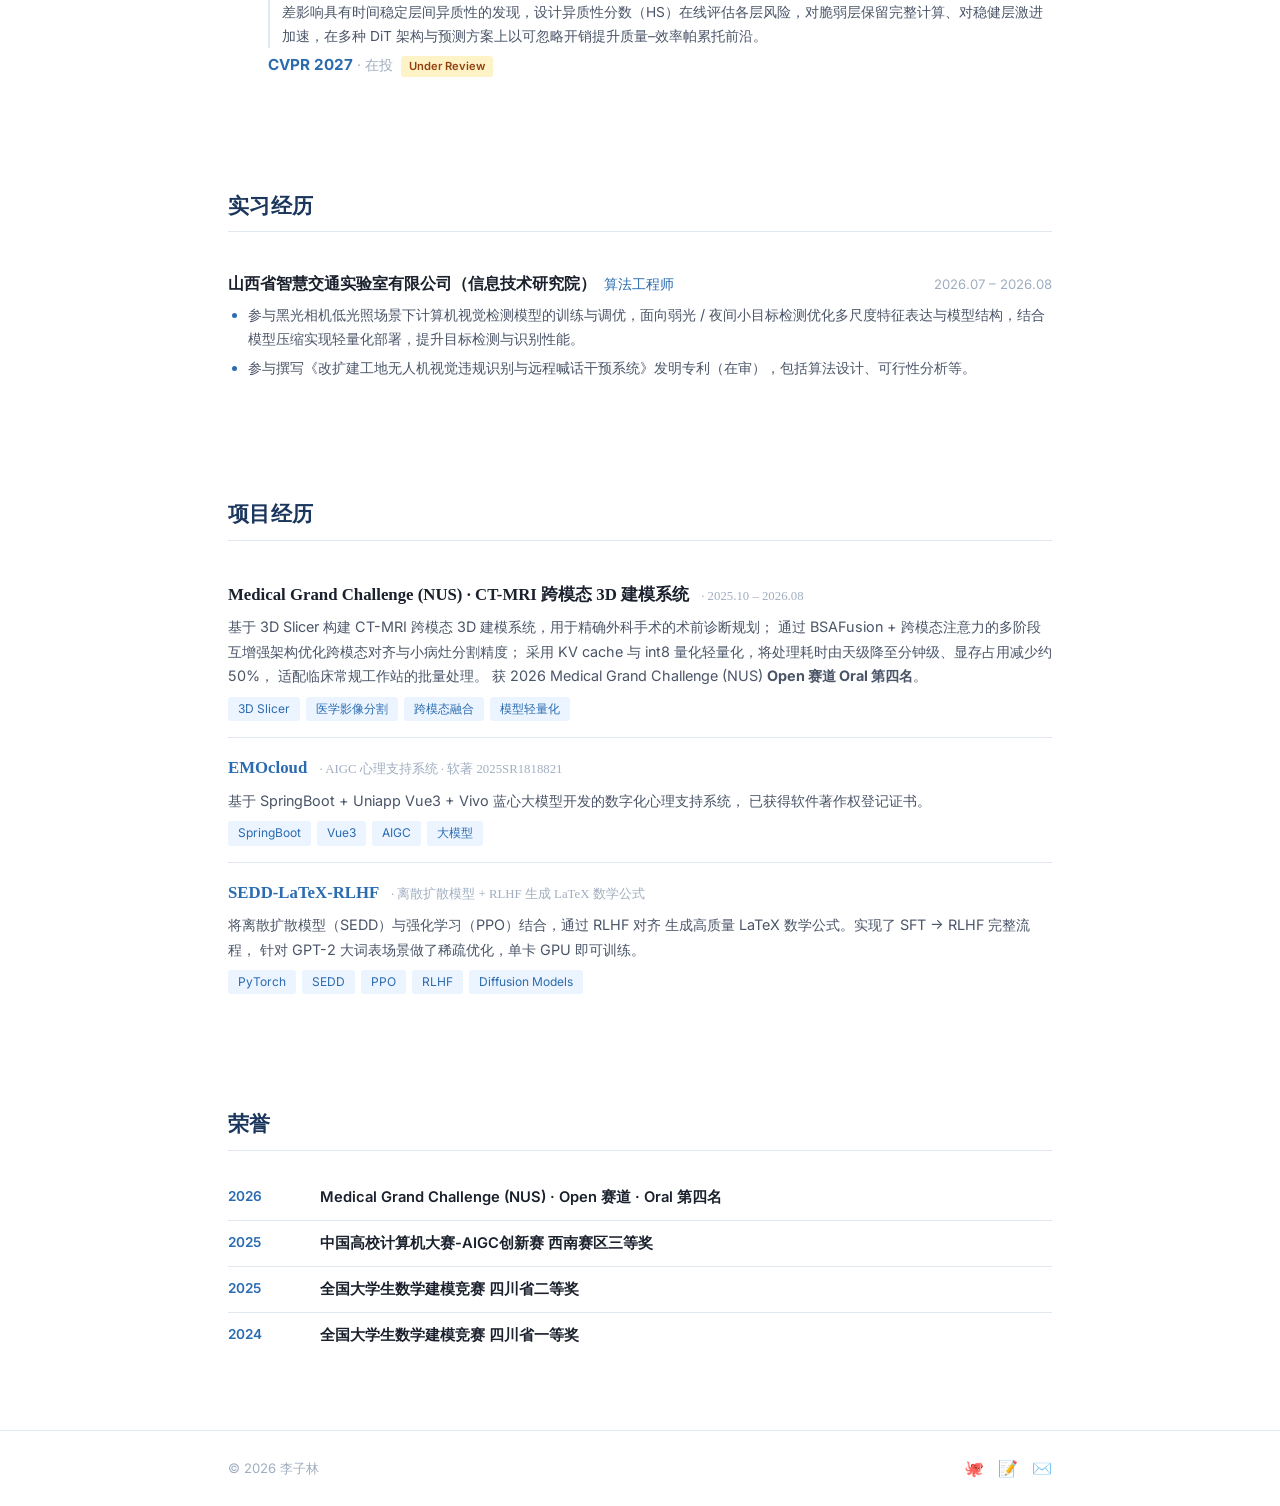
==== commit f063f622: "更新简历内容" ====
--- a/index.html
+++ b/index.html
@@ -102,9 +102,32 @@
           <span class="pub-number">[2]</span>
           <div class="pub-content">
             <h4>FADE: Fractional Anomalous Dynamics Extrapolation for Training-Free Diffusion Transformers Acceleration</h4>
-            <p class="pub-authors">Jinlong Yang*, <strong>Lizilin</strong>*, Jinke Wu, Yao Zhou</p>
+            <p class="pub-authors">Jinlong Yang, <strong>Lizilin</strong>, Jinke Wu, Yao Zhou</p>
             <p class="pub-summary">面向扩散 Transformer 潜在轨迹非平稳、高曲率导致整数阶预测算子误差累积的问题，提出无需训练的 FADE 加速框架：以反常扩散刻画特征演化，采用 Mittag–Leffler 分数阶算子适配高曲率非线性轨迹，并通过离线多维建模实现推理期近零开销的自适应参数检索，在多种架构与模态上实现领先的加速与保真度权衡。</p>
             <p class="pub-venue"><em>NeurIPS 2026</em> · 已接收 <span class="pub-badge ok">CCF-A</span></p>
+            <div class="pub-links">
+              <a href="https://arxiv.org/abs/2611.10514" target="_blank">[arXiv]</a>
+            </div>
+          </div>
+        </div>
+
+        <div class="pub-item reveal">
+          <span class="pub-number">[3]</span>
+          <div class="pub-content">
+            <h4>ExProp: Exponential Propagation on Implicit Manifolds for Training-Free DiT Acceleration</h4>
+            <p class="pub-authors"><strong>Lizilin</strong>, Jinlong Yang, Jinke Wu, Yao Zhou</p>
+            <p class="pub-summary">面向现有特征预测方法仅按欧氏空间轨迹外推、忽视扩散轨迹隐流形结构的问题，提出无需训练的 ExProp 加速方法：将特征预测重构为隐流形上的局部指数传播，通过局部信任域机制约束几何有效邻域，在 Flux.1-dev、DiT-XL/2 与 HunyuanVideo 等主流模型上优于现有特征缓存与预测方法。</p>
+            <p class="pub-venue"><em>CVPR 2027</em> · 在投 <span class="pub-badge" style="background: #fef3c7; color: #92400e;">Under Review</span></p>
+          </div>
+        </div>
+
+        <div class="pub-item reveal">
+          <span class="pub-number">[4]</span>
+          <div class="pub-content">
+            <h4>HDS: Heterogeneity-Driven Safeguarding for Accelerating Diffusion Transformers</h4>
+            <p class="pub-authors"><strong>Lizilin</strong>, Jinlong Yang, Jinke Wu, Yao Zhou</p>
+            <p class="pub-summary">面向现有预测加速方法忽略误差影响跨层异质性、难以兼顾质量与效率的问题，提出无需训练的 HDS 加速框架：基于预测误差影响具有时间稳定层间异质性的发现，设计异质性分数（HS）在线评估各层风险，对脆弱层保留完整计算、对稳健层激进加速，在多种 DiT 架构与预测方案上以可忽略开销提升质量–效率帕累托前沿。</p>
+            <p class="pub-venue"><em>CVPR 2027</em> · 在投 <span class="pub-badge" style="background: #fef3c7; color: #92400e;">Under Review</span></p>
           </div>
         </div>
 
